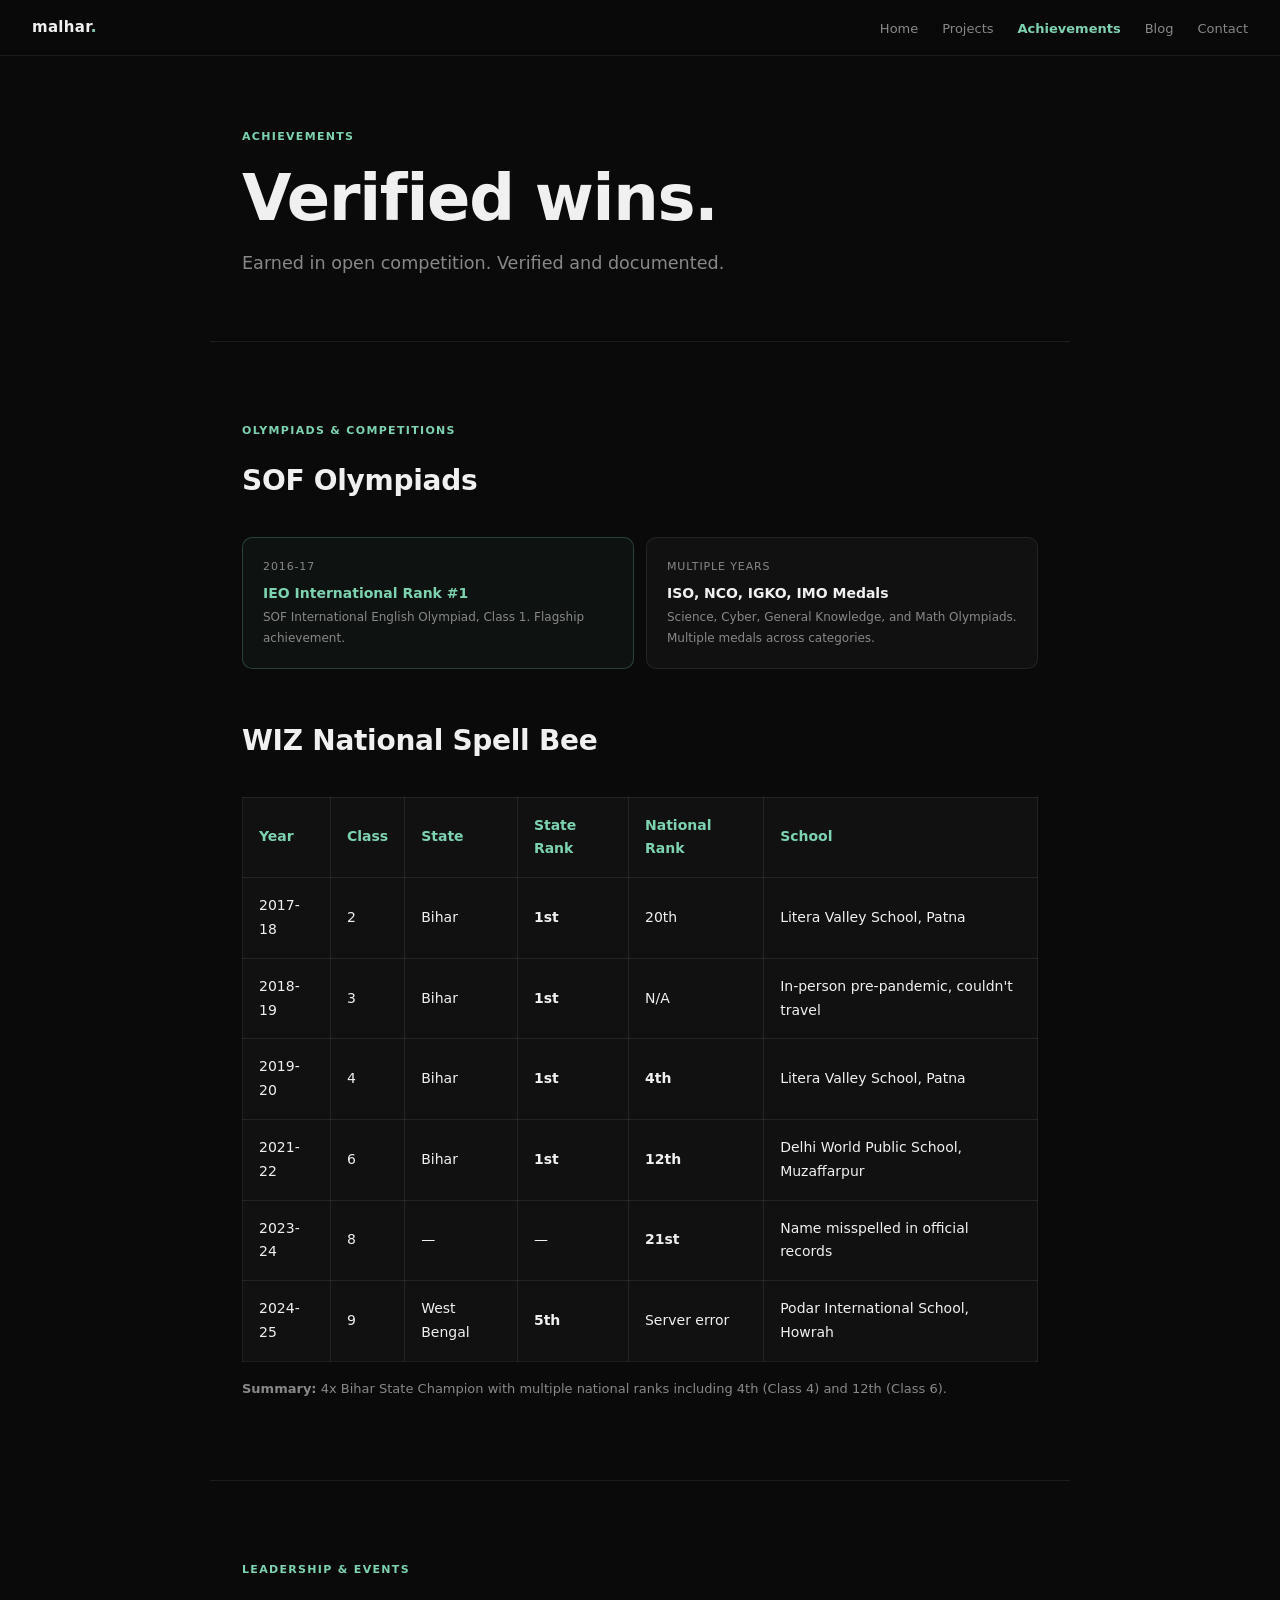
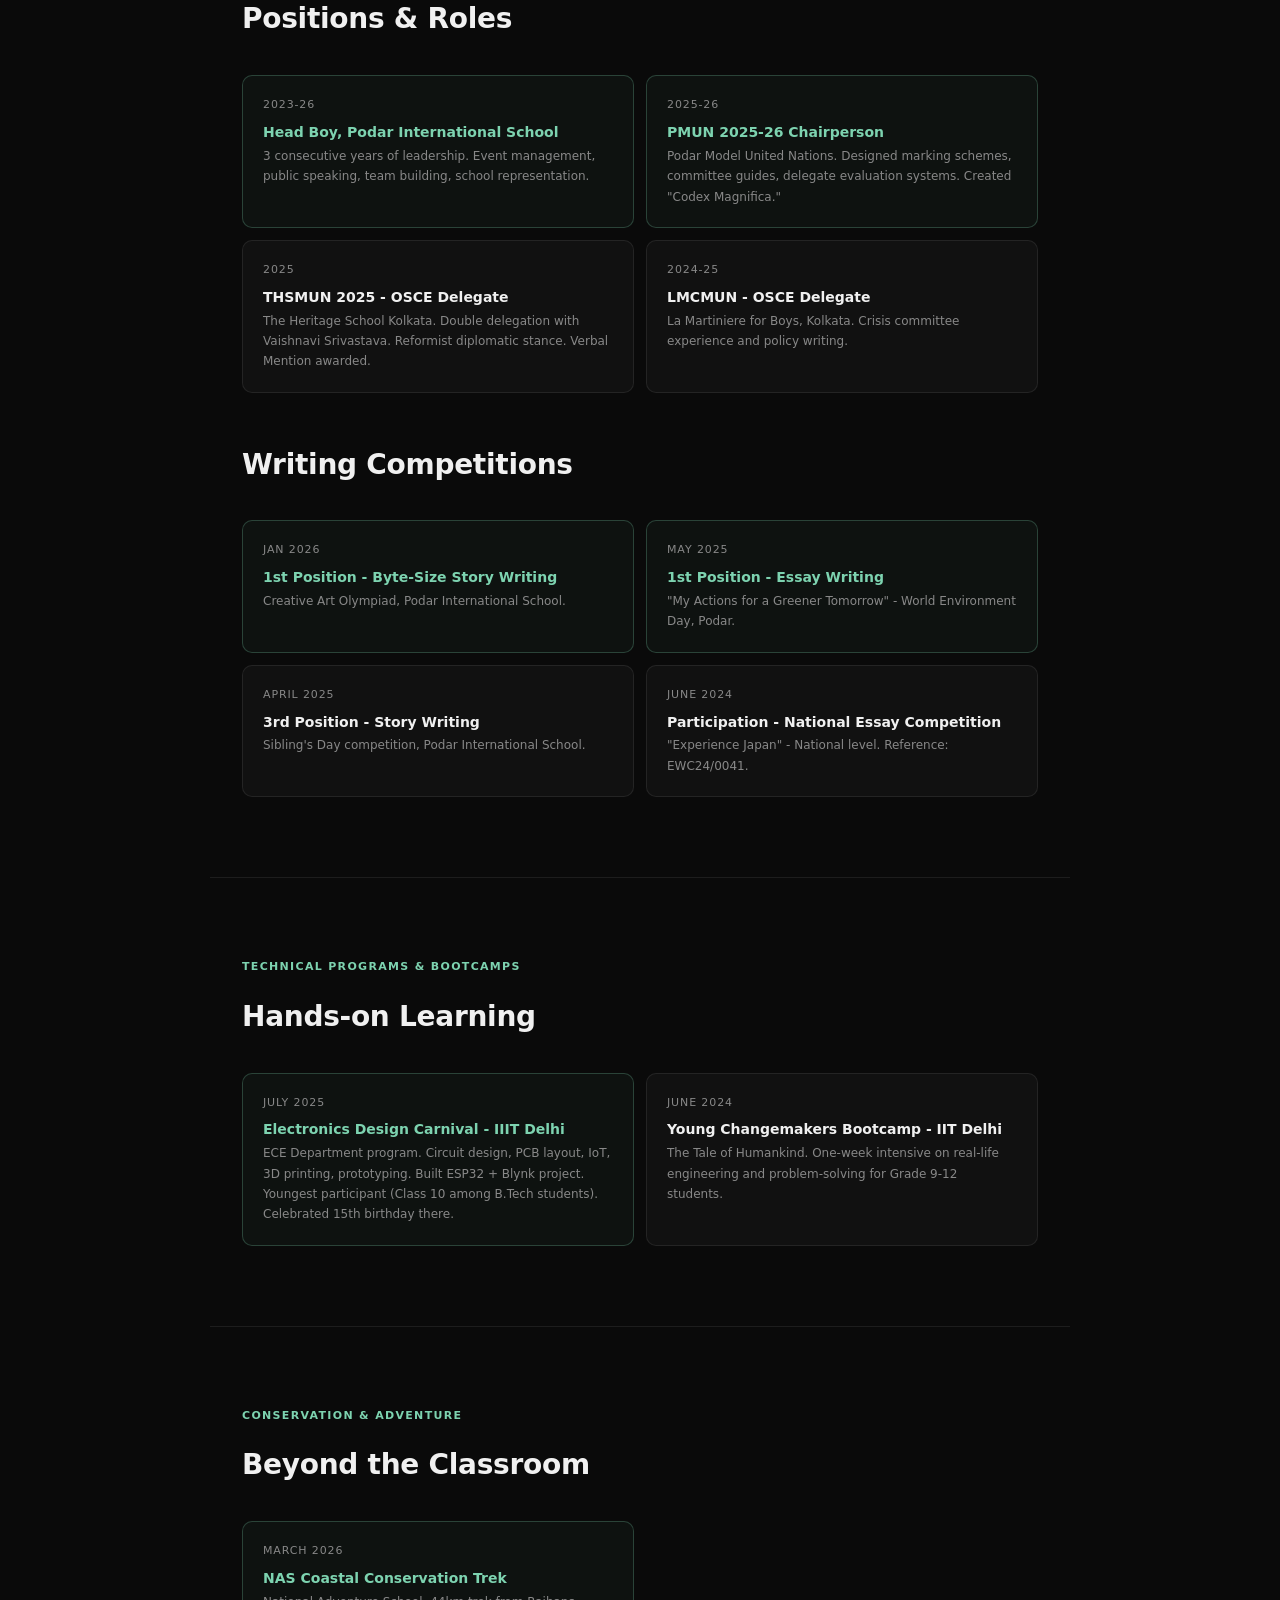
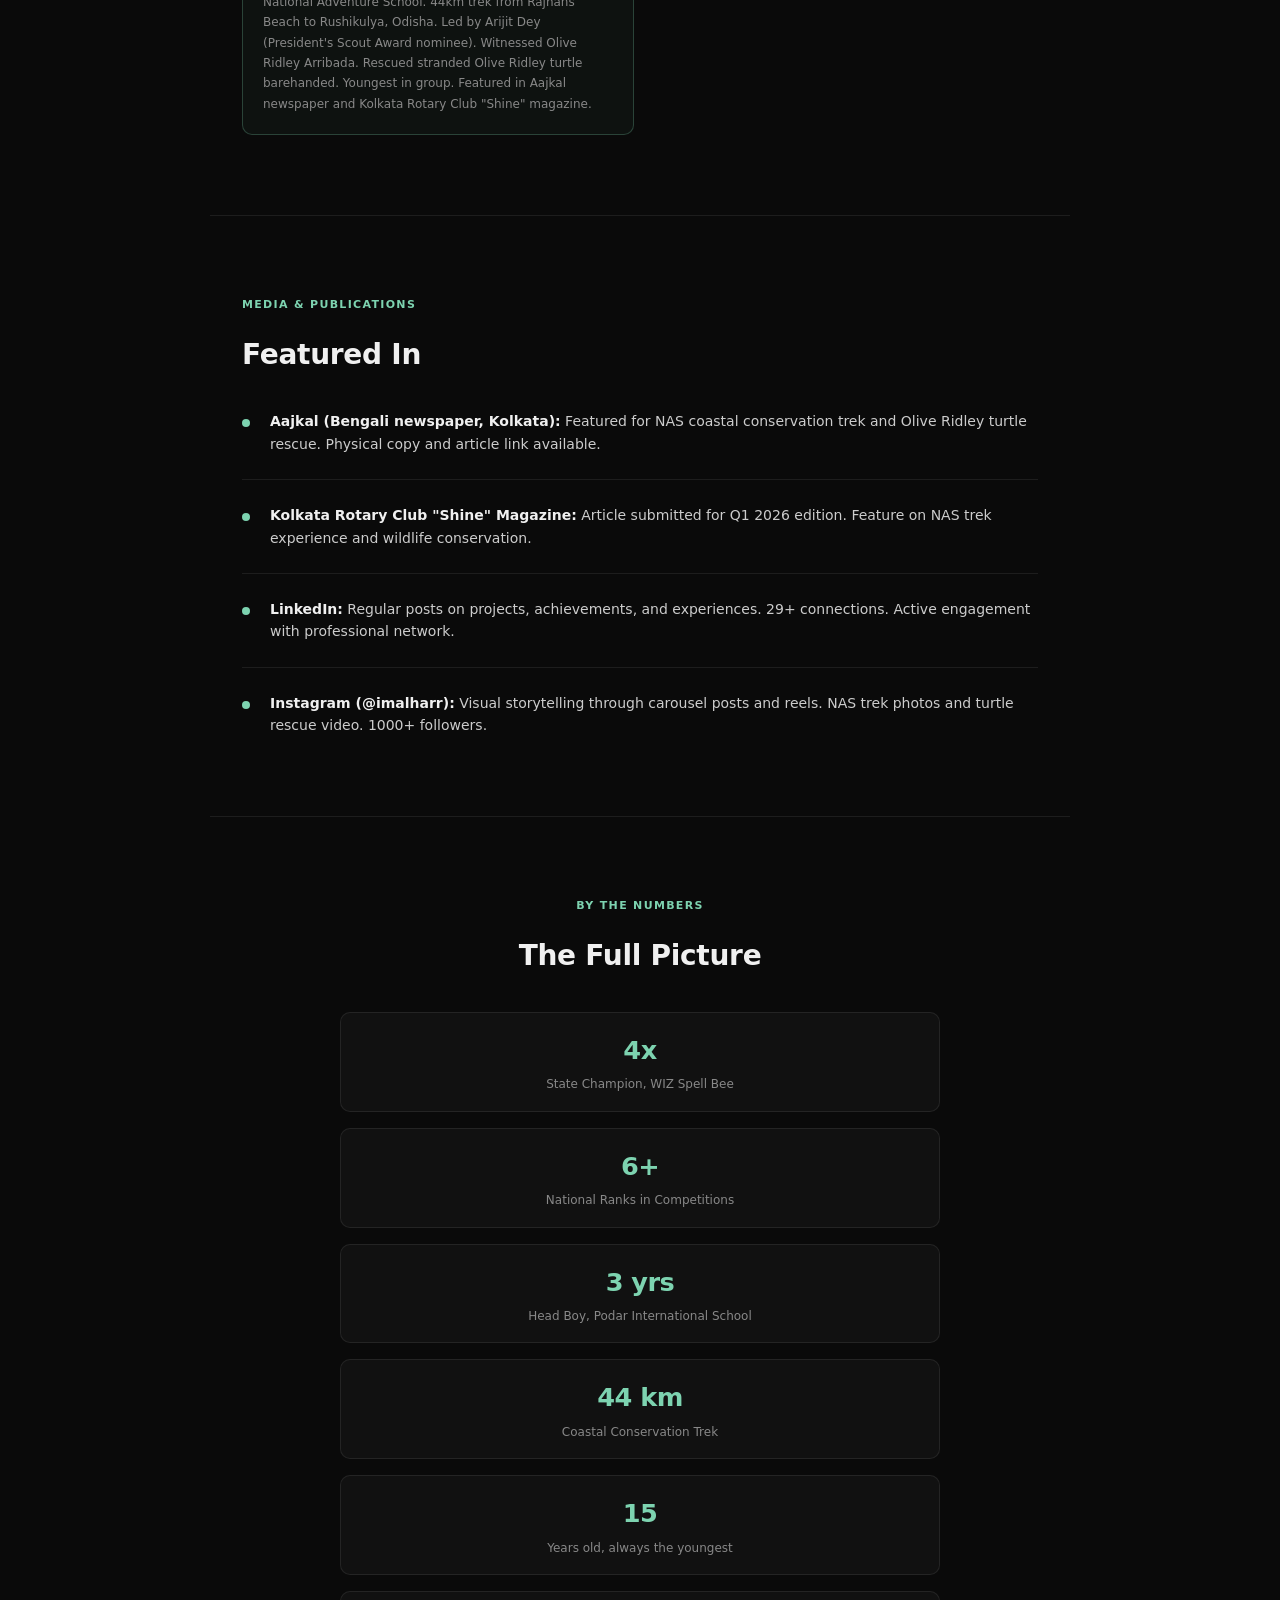
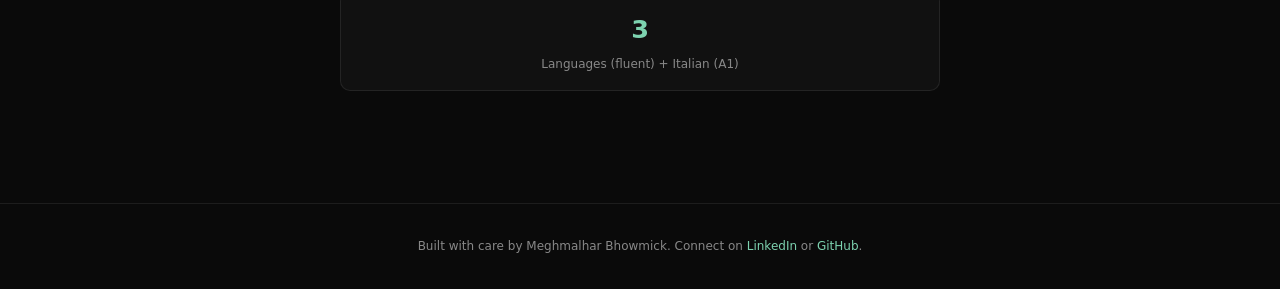
==== achievements.html @ be9a8ec3 "Add portfolio pages, stylesheet, and nav script Introduce full portfolio structure and styling: add " ====
<!DOCTYPE html>
<html lang="en">
<head>
  <meta charset="UTF-8">
  <meta name="viewport" content="width=device-width, initial-scale=1.0">
  <title>Achievements - Meghmalhar Bhowmick</title>
  <meta name="description" content="Achievements and awards of Meghmalhar Bhowmick. Spell Bee Champion, Olympiad winner, MUN Chairperson, and more.">
  <link rel="stylesheet" href="css/style.css">
</head>
<body>

<!-- ACHIEVEMENTS HERO -->
<section id="hero" style="min-height: auto; padding: 8rem 2rem 4rem;">
  <div class="section-label">Achievements</div>
  <h1>Verified wins.</h1>
  <p class="hero-sub" style="margin-bottom: 0;">Earned in open competition. Verified and documented.</p>
</section>

<hr class="divider">

<!-- OLYMPIADS & COMPETITIONS -->
<section id="olympiads">
  <div class="section-label">Olympiads & Competitions</div>
  <h2>SOF Olympiads</h2>
  <div class="ach-grid">
    <div class="ach featured">
      <div class="ach-year">2016-17</div>
      <div class="ach-title">IEO International Rank #1</div>
      <div class="ach-detail">SOF International English Olympiad, Class 1. Flagship achievement.</div>
    </div>
    <div class="ach">
      <div class="ach-year">Multiple Years</div>
      <div class="ach-title">ISO, NCO, IGKO, IMO Medals</div>
      <div class="ach-detail">Science, Cyber, General Knowledge, and Math Olympiads. Multiple medals across categories.</div>
    </div>
  </div>

  <h2 style="margin-top: 3rem;">WIZ National Spell Bee</h2>
  <table class="ach-table">
    <thead>
      <tr>
        <th>Year</th>
        <th>Class</th>
        <th>State</th>
        <th>State Rank</th>
        <th>National Rank</th>
        <th>School</th>
      </tr>
    </thead>
    <tbody>
      <tr>
        <td>2017-18</td>
        <td>2</td>
        <td>Bihar</td>
        <td><strong>1st</strong></td>
        <td>20th</td>
        <td>Litera Valley School, Patna</td>
      </tr>
      <tr>
        <td>2018-19</td>
        <td>3</td>
        <td>Bihar</td>
        <td><strong>1st</strong></td>
        <td>N/A</td>
        <td>In-person pre-pandemic, couldn't travel</td>
      </tr>
      <tr>
        <td>2019-20</td>
        <td>4</td>
        <td>Bihar</td>
        <td><strong>1st</strong></td>
        <td><strong>4th</strong></td>
        <td>Litera Valley School, Patna</td>
      </tr>
      <tr>
        <td>2021-22</td>
        <td>6</td>
        <td>Bihar</td>
        <td><strong>1st</strong></td>
        <td><strong>12th</strong></td>
        <td>Delhi World Public School, Muzaffarpur</td>
      </tr>
      <tr>
        <td>2023-24</td>
        <td>8</td>
        <td>—</td>
        <td>—</td>
        <td><strong>21st</strong></td>
        <td>Name misspelled in official records</td>
      </tr>
      <tr>
        <td>2024-25</td>
        <td>9</td>
        <td>West Bengal</td>
        <td><strong>5th</strong></td>
        <td>Server error</td>
        <td>Podar International School, Howrah</td>
      </tr>
    </tbody>
  </table>
  <p style="font-size: 13px; color: var(--muted); margin-top: 1rem;"><strong>Summary:</strong> 4x Bihar State Champion with multiple national ranks including 4th (Class 4) and 12th (Class 6).</p>
</section>

<hr class="divider">

<!-- LEADERSHIP & EVENTS -->
<section id="leadership">
  <div class="section-label">Leadership & Events</div>
  <h2>Positions & Roles</h2>
  <div class="ach-grid">
    <div class="ach featured">
      <div class="ach-year">2023-26</div>
      <div class="ach-title">Head Boy, Podar International School</div>
      <div class="ach-detail">3 consecutive years of leadership. Event management, public speaking, team building, school representation.</div>
    </div>
    <div class="ach featured">
      <div class="ach-year">2025-26</div>
      <div class="ach-title">PMUN 2025-26 Chairperson</div>
      <div class="ach-detail">Podar Model United Nations. Designed marking schemes, committee guides, delegate evaluation systems. Created "Codex Magnifica."</div>
    </div>
    <div class="ach">
      <div class="ach-year">2025</div>
      <div class="ach-title">THSMUN 2025 - OSCE Delegate</div>
      <div class="ach-detail">The Heritage School Kolkata. Double delegation with Vaishnavi Srivastava. Reformist diplomatic stance. Verbal Mention awarded.</div>
    </div>
    <div class="ach">
      <div class="ach-year">2024-25</div>
      <div class="ach-title">LMCMUN - OSCE Delegate</div>
      <div class="ach-detail">La Martiniere for Boys, Kolkata. Crisis committee experience and policy writing.</div>
    </div>
  </div>

  <h2 style="margin-top: 3rem;">Writing Competitions</h2>
  <div class="ach-grid">
    <div class="ach featured">
      <div class="ach-year">Jan 2026</div>
      <div class="ach-title">1st Position - Byte-Size Story Writing</div>
      <div class="ach-detail">Creative Art Olympiad, Podar International School.</div>
    </div>
    <div class="ach featured">
      <div class="ach-year">May 2025</div>
      <div class="ach-title">1st Position - Essay Writing</div>
      <div class="ach-detail">"My Actions for a Greener Tomorrow" - World Environment Day, Podar.</div>
    </div>
    <div class="ach">
      <div class="ach-year">April 2025</div>
      <div class="ach-title">3rd Position - Story Writing</div>
      <div class="ach-detail">Sibling's Day competition, Podar International School.</div>
    </div>
    <div class="ach">
      <div class="ach-year">June 2024</div>
      <div class="ach-title">Participation - National Essay Competition</div>
      <div class="ach-detail">"Experience Japan" - National level. Reference: EWC24/0041.</div>
    </div>
  </div>
</section>

<hr class="divider">

<!-- TECHNICAL & PROGRAMS -->
<section id="technical">
  <div class="section-label">Technical Programs & Bootcamps</div>
  <h2>Hands-on Learning</h2>
  <div class="ach-grid">
    <div class="ach featured">
      <div class="ach-year">July 2025</div>
      <div class="ach-title">Electronics Design Carnival - IIIT Delhi</div>
      <div class="ach-detail">ECE Department program. Circuit design, PCB layout, IoT, 3D printing, prototyping. Built ESP32 + Blynk project. Youngest participant (Class 10 among B.Tech students). Celebrated 15th birthday there.</div>
    </div>
    <div class="ach">
      <div class="ach-year">June 2024</div>
      <div class="ach-title">Young Changemakers Bootcamp - IIT Delhi</div>
      <div class="ach-detail">The Tale of Humankind. One-week intensive on real-life engineering and problem-solving for Grade 9-12 students.</div>
    </div>
  </div>
</section>

<hr class="divider">

<!-- CONSERVATION & ADVENTURE -->
<section id="conservation">
  <div class="section-label">Conservation & Adventure</div>
  <h2>Beyond the Classroom</h2>
  <div class="ach-grid">
    <div class="ach featured">
      <div class="ach-year">March 2026</div>
      <div class="ach-title">NAS Coastal Conservation Trek</div>
      <div class="ach-detail">National Adventure School. 44km trek from Rajhans Beach to Rushikulya, Odisha. Led by Arijit Dey (President's Scout Award nominee). Witnessed Olive Ridley Arribada. Rescued stranded Olive Ridley turtle barehanded. Youngest in group. Featured in Aajkal newspaper and Kolkata Rotary Club "Shine" magazine.</div>
    </div>
  </div>
</section>

<hr class="divider">

<!-- MEDIA & PUBLICATIONS -->
<section id="media">
  <div class="section-label">Media & Publications</div>
  <h2>Featured In</h2>
  <div class="beyond">
    <div class="beyond-item">
      <div class="beyond-dot"></div>
      <div class="beyond-text"><strong>Aajkal (Bengali newspaper, Kolkata):</strong> Featured for NAS coastal conservation trek and Olive Ridley turtle rescue. Physical copy and article link available.</div>
    </div>
    <div class="beyond-item">
      <div class="beyond-dot"></div>
      <div class="beyond-text"><strong>Kolkata Rotary Club "Shine" Magazine:</strong> Article submitted for Q1 2026 edition. Feature on NAS trek experience and wildlife conservation.</div>
    </div>
    <div class="beyond-item">
      <div class="beyond-dot"></div>
      <div class="beyond-text"><strong>LinkedIn:</strong> Regular posts on projects, achievements, and experiences. 29+ connections. Active engagement with professional network.</div>
    </div>
    <div class="beyond-item">
      <div class="beyond-dot"></div>
      <div class="beyond-text"><strong>Instagram (@imalharr):</strong> Visual storytelling through carousel posts and reels. NAS trek photos and turtle rescue video. 1000+ followers.</div>
    </div>
  </div>
</section>

<hr class="divider">

<!-- STATS SUMMARY -->
<section id="stats-summary" style="text-align: center;">
  <div class="section-label">By The Numbers</div>
  <h2>The Full Picture</h2>
  <div class="stat-grid" style="max-width: 600px; margin: 2rem auto;">
    <div class="stat">
      <div class="stat-num">4x</div>
      <div class="stat-label">State Champion, WIZ Spell Bee</div>
    </div>
    <div class="stat">
      <div class="stat-num">6+</div>
      <div class="stat-label">National Ranks in Competitions</div>
    </div>
    <div class="stat">
      <div class="stat-num">3 yrs</div>
      <div class="stat-label">Head Boy, Podar International School</div>
    </div>
    <div class="stat">
      <div class="stat-num">44 km</div>
      <div class="stat-label">Coastal Conservation Trek</div>
    </div>
    <div class="stat">
      <div class="stat-num">15</div>
      <div class="stat-label">Years old, always the youngest</div>
    </div>
    <div class="stat">
      <div class="stat-num">3</div>
      <div class="stat-label">Languages (fluent) + Italian (A1)</div>
    </div>
  </div>
</section>

<script src="js/nav.js"></script>
</body>
</html>
---- css/style.css ----
:root {
  --bg: #0a0a0a;
  --bg2: #111111;
  --bg3: #1a1a1a;
  --border: rgba(255,255,255,0.08);
  --border2: rgba(255,255,255,0.14);
  --text: #f0f0f0;
  --muted: #888;
  --accent: #7dd3b0;
  --accent2: #a78bfa;
  --red: #f87171;
  --font: 'Inter', system-ui, -apple-system, sans-serif;
}

*, *::before, *::after {
  box-sizing: border-box;
  margin: 0;
  padding: 0;
}

html {
  scroll-behavior: smooth;
}

body {
  background: var(--bg);
  color: var(--text);
  font-family: var(--font);
  font-size: 16px;
  line-height: 1.7;
}

/* NAV */
nav {
  position: fixed;
  top: 0;
  left: 0;
  right: 0;
  z-index: 100;
  background: rgba(10,10,10,0.85);
  backdrop-filter: blur(12px);
  border-bottom: 1px solid var(--border);
  padding: 0 2rem;
  display: flex;
  align-items: center;
  justify-content: space-between;
  height: 56px;
}

.nav-logo {
  font-size: 15px;
  font-weight: 600;
  letter-spacing: 0.02em;
  color: var(--text);
  text-decoration: none;
}

.nav-logo span {
  color: var(--accent);
}

.nav-links {
  display: flex;
  gap: 1.5rem;
  list-style: none;
}

.nav-links a {
  font-size: 13px;
  color: var(--muted);
  text-decoration: none;
  transition: color 0.2s;
}

.nav-links a:hover {
  color: var(--text);
}

.nav-links a.active {
  color: var(--accent);
  font-weight: 600;
}

/* SECTIONS */
section {
  max-width: 860px;
  margin: 0 auto;
  padding: 5rem 2rem;
}

.section-label {
  font-size: 11px;
  text-transform: uppercase;
  letter-spacing: 0.12em;
  color: var(--accent);
  font-weight: 600;
  margin-bottom: 1rem;
}

/* HERO */
#hero {
  min-height: 100vh;
  display: flex;
  flex-direction: column;
  justify-content: center;
  max-width: 860px;
  margin: 0 auto;
  padding: 6rem 2rem 4rem;
}

.hero-tag {
  display: inline-block;
  font-size: 12px;
  background: rgba(125,211,176,0.1);
  color: var(--accent);
  border: 1px solid rgba(125,211,176,0.2);
  border-radius: 20px;
  padding: 4px 14px;
  margin-bottom: 1.5rem;
}

h1 {
  font-size: clamp(2.4rem, 6vw, 4rem);
  font-weight: 700;
  line-height: 1.1;
  letter-spacing: -0.02em;
  margin-bottom: 1rem;
}

h1 .dim {
  color: var(--muted);
}

h2 {
  font-size: 1.75rem;
  font-weight: 700;
  letter-spacing: -0.01em;
}

h3 {
  font-size: 1.25rem;
  font-weight: 600;
  margin-bottom: 0.5rem;
}

.hero-sub {
  font-size: 1.1rem;
  color: var(--muted);
  max-width: 560px;
  margin-bottom: 2rem;
  line-height: 1.6;
}

.hero-sub strong {
  color: var(--text);
  font-weight: 500;
}

.hero-links {
  display: flex;
  gap: 1rem;
  flex-wrap: wrap;
}

.btn {
  display: inline-flex;
  align-items: center;
  gap: 6px;
  padding: 10px 20px;
  border-radius: 8px;
  font-size: 14px;
  font-weight: 500;
  text-decoration: none;
  transition: all 0.2s;
  border: 1px solid var(--border2);
  color: var(--muted);
  background: var(--bg2);
}

.btn:hover {
  color: var(--text);
  border-color: rgba(255,255,255,0.25);
  background: var(--bg3);
}

.btn-primary {
  background: var(--accent);
  color: #0a0a0a;
  border-color: var(--accent);
}

.btn-primary:hover {
  background: #9de8c8;
  border-color: #9de8c8;
  color: #0a0a0a;
}

.scroll-hint {
  margin-top: 4rem;
  font-size: 12px;
  color: var(--muted);
  display: flex;
  align-items: center;
  gap: 8px;
}

.scroll-hint::before {
  content: '';
  display: block;
  width: 24px;
  height: 1px;
  background: var(--muted);
}

/* DIVIDER */
.divider {
  border: none;
  border-top: 1px solid var(--border);
  max-width: 860px;
  margin: 0 auto;
}

/* TILES */
.tiles {
  display: grid;
  grid-template-columns: repeat(auto-fit, minmax(180px, 1fr));
  gap: 1px;
  background: var(--border);
  border: 1px solid var(--border);
  border-radius: 12px;
  overflow: hidden;
  margin-top: 2rem;
}

.tile {
  background: var(--bg2);
  padding: 1.5rem;
  transition: background 0.2s;
}

.tile:hover {
  background: var(--bg3);
}

.tile-icon {
  font-size: 20px;
  margin-bottom: 0.75rem;
}

.tile-title {
  font-size: 15px;
  font-weight: 600;
  margin-bottom: 0.4rem;
}

.tile-desc {
  font-size: 13px;
  color: var(--muted);
  line-height: 1.5;
}

/* ABOUT */
.about-grid {
  display: grid;
  grid-template-columns: 1fr 1fr;
  gap: 3rem;
  margin-top: 2rem;
}

.about-text {
  font-size: 15px;
  color: #ccc;
  line-height: 1.8;
}

.about-text p + p {
  margin-top: 1rem;
}

.stat-grid {
  display: flex;
  flex-direction: column;
  gap: 1rem;
}

.stat {
  background: var(--bg2);
  border: 1px solid var(--border);
  border-radius: 10px;
  padding: 1rem 1.25rem;
}

.stat-num {
  font-size: 1.6rem;
  font-weight: 700;
  color: var(--accent);
  letter-spacing: -0.02em;
}

.stat-label {
  font-size: 12px;
  color: var(--muted);
  margin-top: 2px;
}

/* PROJECTS */
.projects {
  display: flex;
  flex-direction: column;
  gap: 1px;
  background: var(--border);
  border: 1px solid var(--border);
  border-radius: 12px;
  overflow: hidden;
  margin-top: 2rem;
}

.project {
  background: var(--bg2);
  padding: 1.5rem 1.75rem;
  display: grid;
  grid-template-columns: 1fr auto;
  gap: 1rem;
  align-items: start;
  transition: background 0.2s;
}

.project:hover {
  background: var(--bg3);
}

.project-name {
  font-size: 15px;
  font-weight: 600;
  margin-bottom: 0.4rem;
}

.project-desc {
  font-size: 13px;
  color: var(--muted);
  line-height: 1.5;
  max-width: 520px;
}

.tags {
  display: flex;
  flex-wrap: wrap;
  gap: 6px;
  margin-top: 0.75rem;
}

.tag {
  font-size: 11px;
  padding: 3px 10px;
  border-radius: 20px;
  border: 1px solid var(--border2);
  color: var(--muted);
}

.tag.accent {
  border-color: rgba(125,211,176,0.3);
  color: var(--accent);
  background: rgba(125,211,176,0.06);
}

.project-arrow {
  color: var(--muted);
  font-size: 18px;
  margin-top: 2px;
}

/* ACHIEVEMENTS */
.ach-grid {
  display: grid;
  grid-template-columns: 1fr 1fr;
  gap: 12px;
  margin-top: 2rem;
}

.ach {
  background: var(--bg2);
  border: 1px solid var(--border);
  border-radius: 10px;
  padding: 1.25rem;
}

.ach-year {
  font-size: 11px;
  color: var(--muted);
  text-transform: uppercase;
  letter-spacing: 0.08em;
  margin-bottom: 0.5rem;
}

.ach-title {
  font-size: 14px;
  font-weight: 600;
  margin-bottom: 0.3rem;
  line-height: 1.3;
}

.ach-detail {
  font-size: 12px;
  color: var(--muted);
}

.ach.featured {
  border-color: rgba(125,211,176,0.25);
  background: rgba(125,211,176,0.04);
}

.ach.featured .ach-title {
  color: var(--accent);
}

/* BEYOND */
.beyond {
  display: flex;
  flex-direction: column;
  gap: 1.5rem;
  margin-top: 2rem;
}

.beyond-item {
  display: flex;
  gap: 1.25rem;
  padding-bottom: 1.5rem;
  border-bottom: 1px solid var(--border);
}

.beyond-item:last-child {
  border-bottom: none;
  padding-bottom: 0;
}

.beyond-dot {
  width: 8px;
  height: 8px;
  border-radius: 50%;
  background: var(--accent);
  margin-top: 9px;
  flex-shrink: 0;
}

.beyond-text {
  font-size: 14px;
  color: #ccc;
  line-height: 1.6;
}

.beyond-text strong {
  color: var(--text);
  font-weight: 600;
}

/* CONTACT */
#contact {
  text-align: center;
}

#contact h2 {
  font-size: 2rem;
  font-weight: 700;
  margin-bottom: 0.75rem;
}

#contact p {
  color: var(--muted);
  margin-bottom: 2rem;
  max-width: 400px;
  margin-left: auto;
  margin-right: auto;
}

.contact-links {
  display: flex;
  gap: 1rem;
  justify-content: center;
  flex-wrap: wrap;
}

/* FOOTER */
footer {
  text-align: center;
  padding: 2rem;
  font-size: 12px;
  color: var(--muted);
  border-top: 1px solid var(--border);
}

/* PROJECTS GRID */
.projects-grid {
  display: grid;
  grid-template-columns: repeat(auto-fill, minmax(280px, 1fr));
  gap: 1px;
  background: var(--border);
  border: 1px solid var(--border);
  border-radius: 12px;
  overflow: hidden;
  margin-top: 2rem;
}

.project-card {
  background: var(--bg2);
  padding: 1.5rem;
  transition: background 0.2s;
  display: flex;
  flex-direction: column;
}

.project-card:hover {
  background: var(--bg3);
}

.project-card h3 {
  margin-bottom: 0.5rem;
  font-size: 16px;
}

.project-card p {
  font-size: 13px;
  color: var(--muted);
  margin-bottom: 1rem;
  flex-grow: 1;
}

.project-card-footer {
  display: flex;
  gap: 0.5rem;
  flex-wrap: wrap;
}

.project-card-footer a {
  font-size: 12px;
  padding: 4px 10px;
  border-radius: 6px;
  background: var(--bg3);
  color: var(--accent);
  text-decoration: none;
  transition: background 0.2s;
  border: 1px solid rgba(125,211,176,0.2);
}

.project-card-footer a:hover {
  background: rgba(125,211,176,0.1);
}

/* ACHIEVEMENTS TABLE */
.ach-table {
  width: 100%;
  border-collapse: collapse;
  margin-top: 2rem;
  font-size: 14px;
}

.ach-table th {
  background: var(--bg2);
  border: 1px solid var(--border);
  padding: 1rem;
  text-align: left;
  font-weight: 600;
  color: var(--accent);
}

.ach-table td {
  background: var(--bg2);
  border: 1px solid var(--border);
  padding: 1rem;
  color: var(--text);
}

.ach-table tr:hover td {
  background: var(--bg3);
}

/* RESPONSIVE */
@media (max-width: 600px) {
  .about-grid {
    grid-template-columns: 1fr;
  }

  .ach-grid {
    grid-template-columns: 1fr;
  }

  .nav-links {
    display: none;
  }

  h1 {
    font-size: 2.2rem;
  }

  .projects-grid {
    grid-template-columns: 1fr;
  }

  .project {
    grid-template-columns: 1fr;
  }

  .project-arrow {
    display: none;
  }

  section {
    padding: 3rem 1.5rem;
  }
}
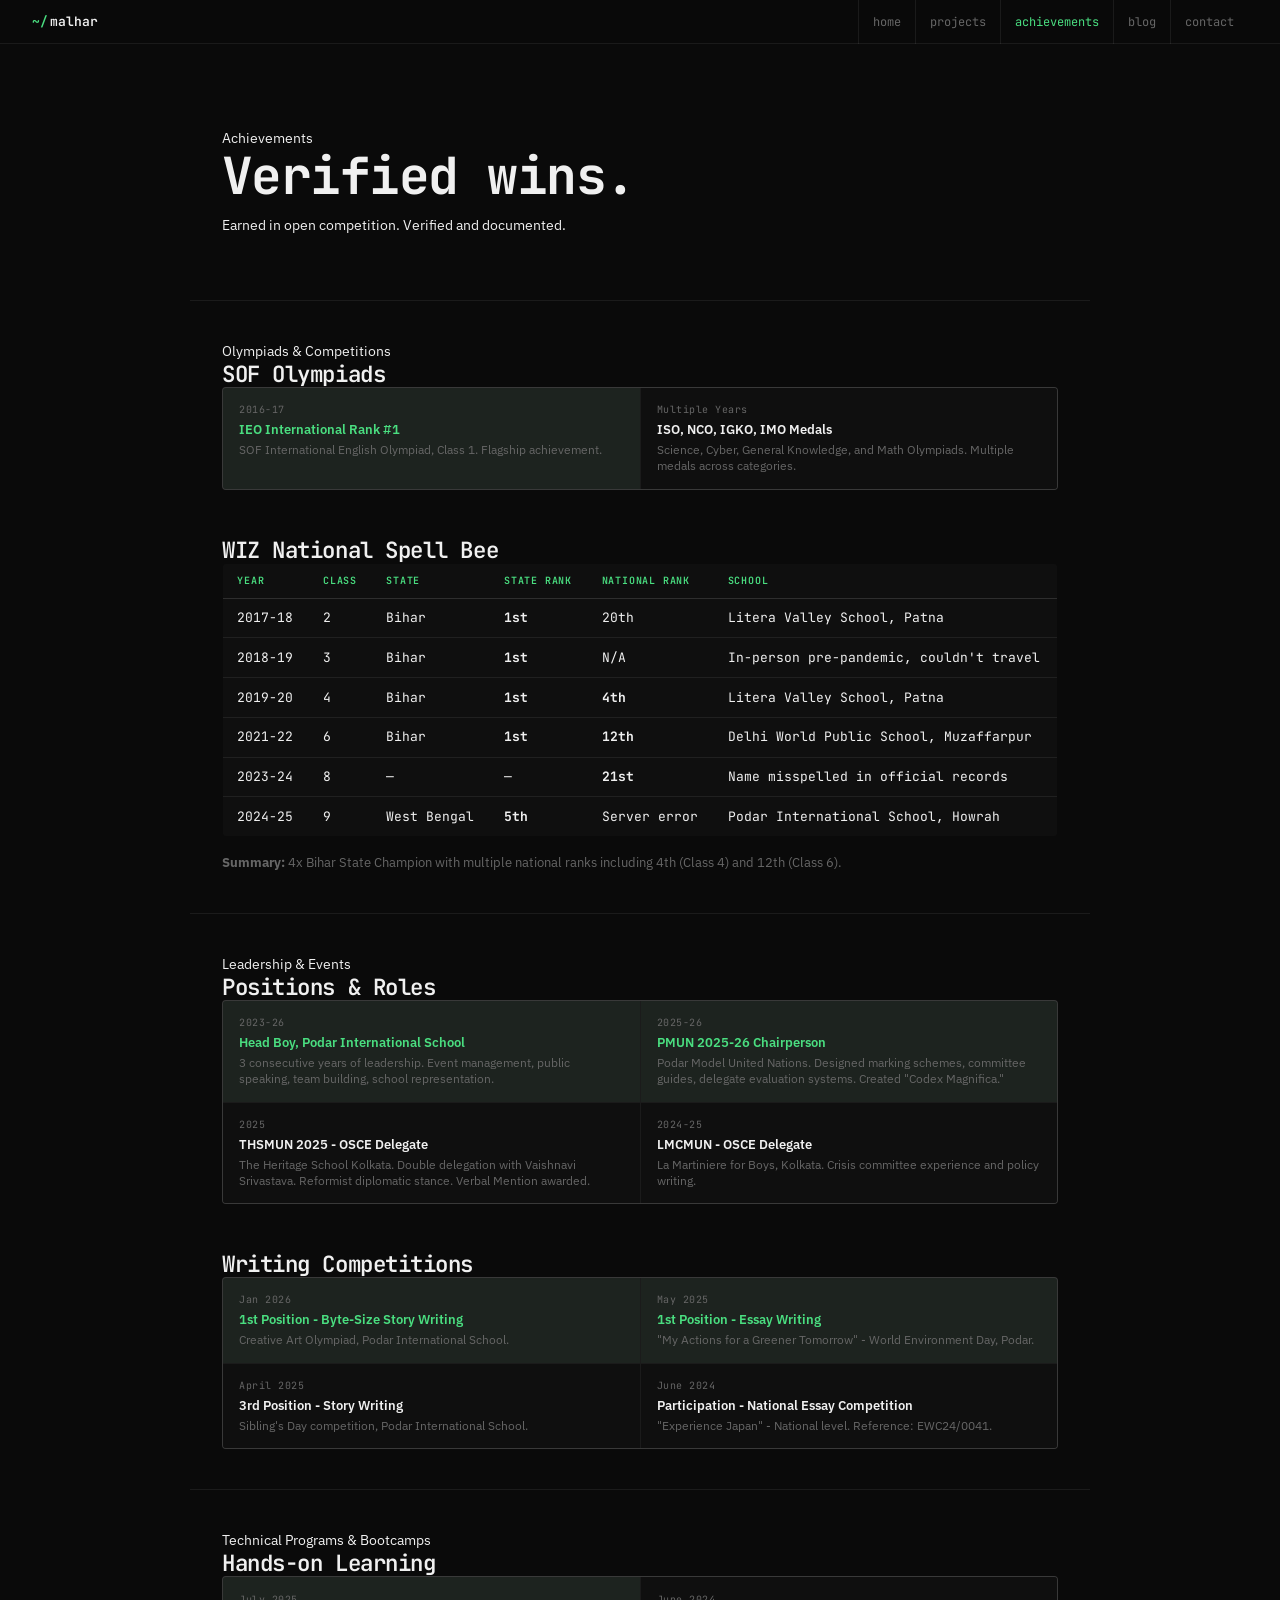
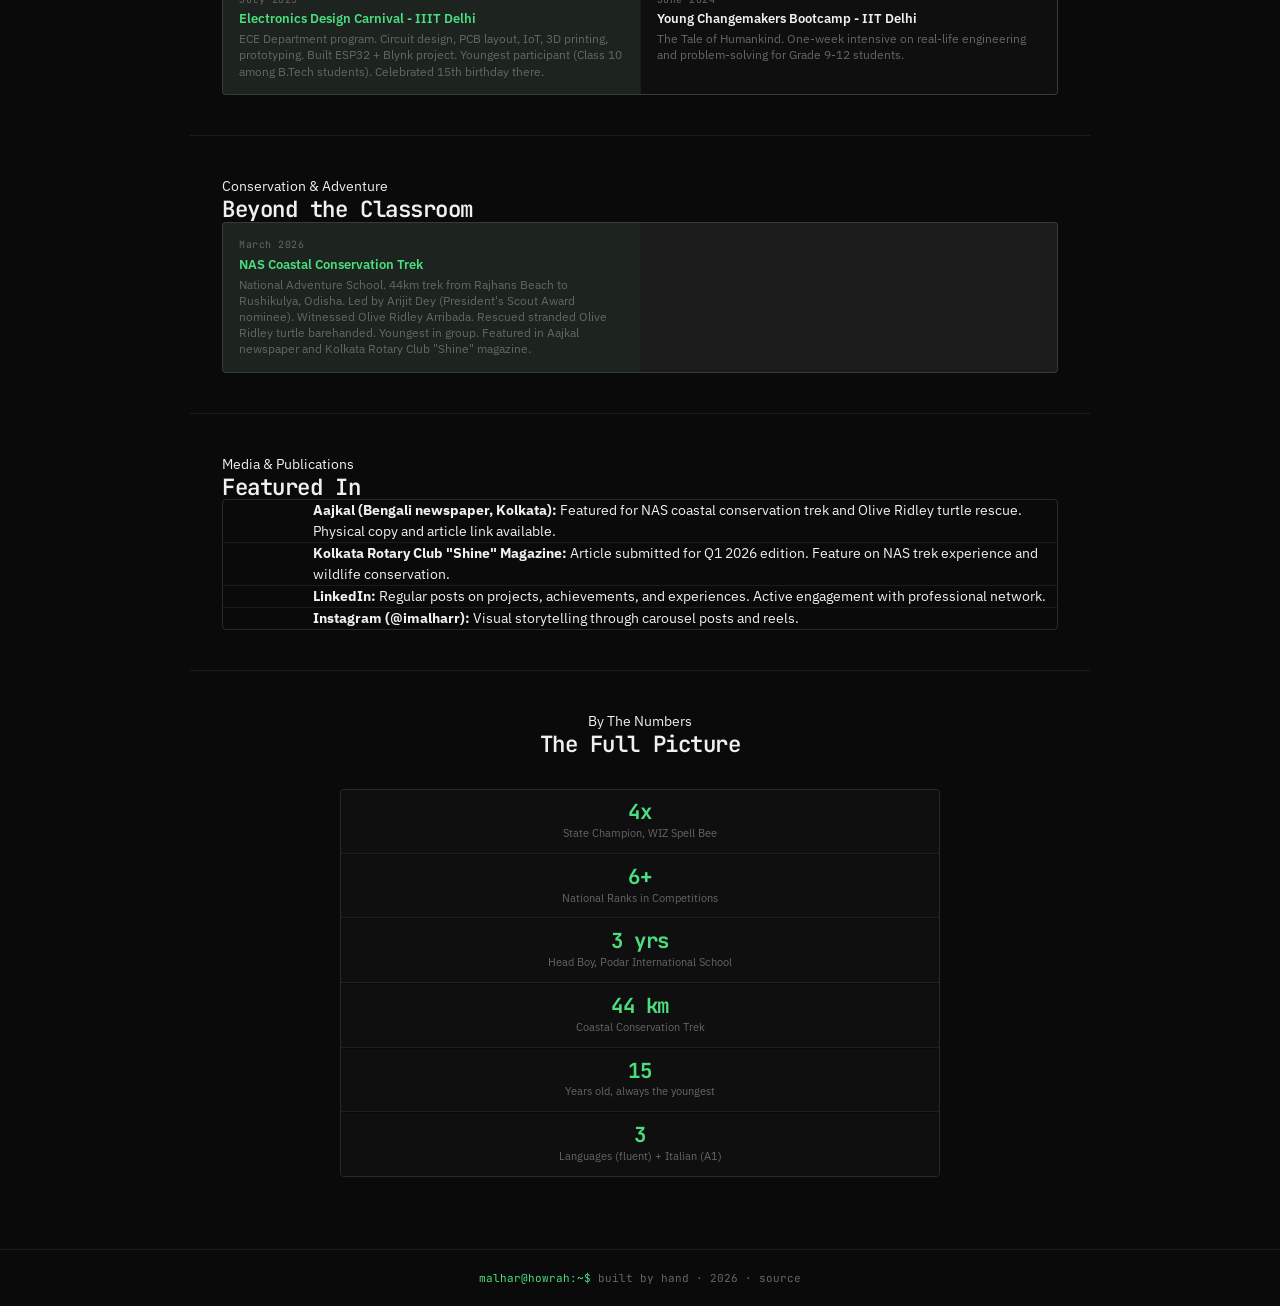
==== commit d11e85bd: "Updated achievements" ====
--- a/achievements.html
+++ b/achievements.html
@@ -207,11 +207,11 @@
     </div>
     <div class="beyond-item">
       <div class="beyond-dot"></div>
-      <div class="beyond-text"><strong>LinkedIn:</strong> Regular posts on projects, achievements, and experiences. 29+ connections. Active engagement with professional network.</div>
-    </div>
-    <div class="beyond-item">
-      <div class="beyond-dot"></div>
-      <div class="beyond-text"><strong>Instagram (@imalharr):</strong> Visual storytelling through carousel posts and reels. NAS trek photos and turtle rescue video. 1000+ followers.</div>
+      <div class="beyond-text"><strong>LinkedIn:</strong> Regular posts on projects, achievements, and experiences. Active engagement with professional network.</div>
+    </div>
+    <div class="beyond-item">
+      <div class="beyond-dot"></div>
+      <div class="beyond-text"><strong>Instagram (@imalharr):</strong> Visual storytelling through carousel posts and reels.</div>
     </div>
   </div>
 </section>
--- a/css/style.css
+++ b/css/style.css
@@ -1,15 +1,35 @@
+/* ============================================================
+   MALHAR BHOWMICK — TERMINAL AESTHETIC
+   Decisions locked:
+   - Font: JetBrains Mono (code) + IBM Plex Sans (body)
+   - Accent: #4ade80 (terminal green)
+   - Accent2: #f87171 (red — for highlights, not errors)
+   - Background: #0a0a0a / #0f0f0f / #141414
+   - Max-width: 900px
+   - Base font-size: 14px
+   - Line-height: 1.5 (was 1.7 — kills scroll)
+   - Section padding: 2.5rem 2rem (was 5rem — kills scroll)
+   ============================================================ */
+
+@import url('https://fonts.googleapis.com/css2?family=JetBrains+Mono:wght@400;500;600;700&family=IBM+Plex+Sans:wght@400;500;600&display=swap');
+
 :root {
-  --bg: #0a0a0a;
-  --bg2: #111111;
-  --bg3: #1a1a1a;
-  --border: rgba(255,255,255,0.08);
-  --border2: rgba(255,255,255,0.14);
-  --text: #f0f0f0;
-  --muted: #888;
-  --accent: #7dd3b0;
-  --accent2: #a78bfa;
-  --red: #f87171;
-  --font: 'Inter', system-ui, -apple-system, sans-serif;
+  --bg:       #0a0a0a;
+  --bg2:      #0f0f0f;
+  --bg3:      #141414;
+  --bg4:      #1a1a1a;
+  --border:   rgba(255,255,255,0.07);
+  --border2:  rgba(255,255,255,0.13);
+  --border3:  rgba(255,255,255,0.20);
+  --text:     #f0f0f0;
+  --muted:    #666;
+  --muted2:   #888;
+  --accent:   #4ade80;
+  --accent-d: #22c55e;
+  --red:      #f87171;
+  --amber:    #fbbf24;
+  --mono:     'JetBrains Mono', 'Courier New', monospace;
+  --sans:     'IBM Plex Sans', system-ui, sans-serif;
 }
 
 *, *::before, *::after {
@@ -25,585 +45,674 @@
 body {
   background: var(--bg);
   color: var(--text);
-  font-family: var(--font);
-  font-size: 16px;
-  line-height: 1.7;
-}
-
-/* NAV */
+  font-family: var(--sans);
+  font-size: 14px;
+  line-height: 1.5;
+  -webkit-font-smoothing: antialiased;
+}
+
+/* ── SCROLLBAR ── */
+::-webkit-scrollbar { width: 6px; }
+::-webkit-scrollbar-track { background: var(--bg); }
+::-webkit-scrollbar-thumb { background: rgba(255,255,255,0.25); border-radius: 3px; }
+::-webkit-scrollbar-thumb:hover { background: rgba(255,255,255,0.4); }
+
+/* ── SELECTION ── */
+::selection { background: rgba(74,222,128,0.2); color: var(--accent); }
+
+/* ── TYPOGRAPHY ── */
+h1, h2, h3, h4 {
+  font-family: var(--mono);
+  font-weight: 700;
+  letter-spacing: -0.02em;
+  line-height: 1.1;
+}
+
+h1 { font-size: 2.8rem; }
+h2 { font-size: 1.4rem; font-weight: 600; }
+h3 { font-size: 1rem; font-weight: 600; }
+
+p { line-height: 1.55; }
+
+a { color: inherit; text-decoration: none; }
+
+/* ── NAV ── */
 nav {
   position: fixed;
-  top: 0;
-  left: 0;
-  right: 0;
+  top: 0; left: 0; right: 0;
   z-index: 100;
-  background: rgba(10,10,10,0.85);
-  backdrop-filter: blur(12px);
+  background: rgba(10,10,10,0.92);
+  backdrop-filter: blur(8px);
   border-bottom: 1px solid var(--border);
   padding: 0 2rem;
+  height: 44px;
   display: flex;
   align-items: center;
   justify-content: space-between;
-  height: 56px;
 }
 
 .nav-logo {
-  font-size: 15px;
+  font-family: var(--mono);
+  font-size: 13px;
   font-weight: 600;
-  letter-spacing: 0.02em;
   color: var(--text);
   text-decoration: none;
-}
-
-.nav-logo span {
-  color: var(--accent);
-}
+  letter-spacing: 0;
+}
+
+.nav-logo .prompt { color: var(--accent); margin-right: 2px; }
 
 .nav-links {
   display: flex;
-  gap: 1.5rem;
+  gap: 0;
   list-style: none;
 }
 
 .nav-links a {
-  font-size: 13px;
+  font-family: var(--mono);
+  font-size: 12px;
   color: var(--muted);
   text-decoration: none;
-  transition: color 0.2s;
-}
-
-.nav-links a:hover {
+  padding: 0 14px;
+  height: 44px;
+  display: flex;
+  align-items: center;
+  border-left: 1px solid var(--border);
+  transition: color 0.15s, background 0.15s;
+}
+
+.nav-links a:hover { color: var(--text); background: var(--bg2); }
+.nav-links a.active { color: var(--accent); }
+
+/* ── LAYOUT ── */
+section {
+  max-width: 900px;
+  margin: 0 auto;
+  padding: 2.5rem 2rem;
+}
+
+/* top padding only for first section after nav */
+#hero { padding-top: 3.5rem; }
+
+/* ── SECTION HEADER ── */
+.sec-head {
+  display: flex;
+  align-items: center;
+  gap: 10px;
+  margin-bottom: 1.25rem;
+}
+
+.sec-head .prompt {
+  font-family: var(--mono);
+  font-size: 11px;
+  color: var(--accent);
+}
+
+.sec-head h2 {
+  font-size: 1rem;
+  color: var(--muted2);
+  font-weight: 500;
+  font-family: var(--mono);
+  letter-spacing: 0;
+}
+
+.sec-head h2 .kw {
   color: var(--text);
-}
-
-.nav-links a.active {
-  color: var(--accent);
   font-weight: 600;
 }
 
-/* SECTIONS */
-section {
-  max-width: 860px;
-  margin: 0 auto;
-  padding: 5rem 2rem;
-}
-
-.section-label {
-  font-size: 11px;
-  text-transform: uppercase;
-  letter-spacing: 0.12em;
-  color: var(--accent);
-  font-weight: 600;
-  margin-bottom: 1rem;
-}
-
-/* HERO */
-#hero {
-  min-height: 100vh;
-  display: flex;
-  flex-direction: column;
-  justify-content: center;
-  max-width: 860px;
-  margin: 0 auto;
-  padding: 6rem 2rem 4rem;
-}
-
-.hero-tag {
-  display: inline-block;
-  font-size: 12px;
-  background: rgba(125,211,176,0.1);
-  color: var(--accent);
-  border: 1px solid rgba(125,211,176,0.2);
-  border-radius: 20px;
-  padding: 4px 14px;
-  margin-bottom: 1.5rem;
-}
-
-h1 {
-  font-size: clamp(2.4rem, 6vw, 4rem);
-  font-weight: 700;
-  line-height: 1.1;
-  letter-spacing: -0.02em;
-  margin-bottom: 1rem;
-}
-
-h1 .dim {
-  color: var(--muted);
-}
-
-h2 {
-  font-size: 1.75rem;
-  font-weight: 700;
-  letter-spacing: -0.01em;
-}
-
-h3 {
-  font-size: 1.25rem;
-  font-weight: 600;
-  margin-bottom: 0.5rem;
-}
-
-.hero-sub {
-  font-size: 1.1rem;
-  color: var(--muted);
-  max-width: 560px;
-  margin-bottom: 2rem;
-  line-height: 1.6;
-}
-
-.hero-sub strong {
-  color: var(--text);
-  font-weight: 500;
-}
-
-.hero-links {
-  display: flex;
-  gap: 1rem;
-  flex-wrap: wrap;
-}
-
-.btn {
-  display: inline-flex;
-  align-items: center;
-  gap: 6px;
-  padding: 10px 20px;
-  border-radius: 8px;
-  font-size: 14px;
-  font-weight: 500;
-  text-decoration: none;
-  transition: all 0.2s;
-  border: 1px solid var(--border2);
-  color: var(--muted);
-  background: var(--bg2);
-}
-
-.btn:hover {
-  color: var(--text);
-  border-color: rgba(255,255,255,0.25);
-  background: var(--bg3);
-}
-
-.btn-primary {
-  background: var(--accent);
-  color: #0a0a0a;
-  border-color: var(--accent);
-}
-
-.btn-primary:hover {
-  background: #9de8c8;
-  border-color: #9de8c8;
-  color: #0a0a0a;
-}
-
-.scroll-hint {
-  margin-top: 4rem;
-  font-size: 12px;
-  color: var(--muted);
-  display: flex;
-  align-items: center;
-  gap: 8px;
-}
-
-.scroll-hint::before {
-  content: '';
-  display: block;
-  width: 24px;
-  height: 1px;
-  background: var(--muted);
-}
-
-/* DIVIDER */
+/* horizontal rule between sections */
 .divider {
   border: none;
   border-top: 1px solid var(--border);
-  max-width: 860px;
+  max-width: 900px;
   margin: 0 auto;
 }
 
-/* TILES */
+/* ── HERO ── */
+#hero {
+  min-height: auto;
+}
+
+.hero-eyebrow {
+  font-family: var(--mono);
+  font-size: 11px;
+  color: var(--muted);
+  margin-bottom: 0.75rem;
+  display: flex;
+  align-items: center;
+  gap: 8px;
+}
+
+.hero-eyebrow::before {
+  content: '';
+  display: inline-block;
+  width: 20px;
+  height: 1px;
+  background: var(--muted);
+}
+
+h1 {
+  font-family: var(--mono);
+  font-size: clamp(2rem, 5.5vw, 3.2rem);
+  font-weight: 700;
+  line-height: 1.05;
+  letter-spacing: -0.03em;
+  margin-bottom: 0.75rem;
+}
+
+h1 .dim { color: var(--muted); }
+h1 .acc { color: var(--accent); }
+
+.hero-desc {
+  font-size: 13.5px;
+  color: var(--muted2);
+  max-width: 520px;
+  line-height: 1.6;
+  margin-bottom: 1.25rem;
+}
+
+.hero-desc strong { color: var(--text); font-weight: 500; }
+
+/* inline terminal line */
+.hero-cmd {
+  font-family: var(--mono);
+  font-size: 12px;
+  color: var(--muted);
+  margin-bottom: 1.5rem;
+  display: flex;
+  align-items: center;
+  gap: 6px;
+}
+
+.hero-cmd .ps { color: var(--accent); }
+
+.cursor {
+  display: inline-block;
+  width: 7px;
+  height: 14px;
+  background: var(--accent);
+  vertical-align: middle;
+  animation: blink 1.1s step-end infinite;
+}
+
+@keyframes blink { 0%,100%{opacity:1} 50%{opacity:0} }
+
+.hero-links {
+  display: flex;
+  gap: 0;
+  flex-wrap: wrap;
+  border: 1px solid var(--border2);
+  border-radius: 4px;
+  overflow: hidden;
+  width: fit-content;
+}
+
+.hero-links a {
+  font-family: var(--mono);
+  font-size: 12px;
+  padding: 7px 14px;
+  color: var(--muted2);
+  text-decoration: none;
+  border-right: 1px solid var(--border2);
+  transition: color 0.15s, background 0.15s;
+  display: flex;
+  align-items: center;
+  gap: 5px;
+}
+
+.hero-links a:last-child { border-right: none; }
+.hero-links a:hover { color: var(--text); background: var(--bg2); }
+.hero-links a.primary { color: var(--accent); }
+.hero-links a.primary:hover { background: rgba(74,222,128,0.08); }
+
+/* ── WHAT I DO — TILES ── */
 .tiles {
   display: grid;
-  grid-template-columns: repeat(auto-fit, minmax(180px, 1fr));
-  gap: 1px;
-  background: var(--border);
-  border: 1px solid var(--border);
-  border-radius: 12px;
-  overflow: hidden;
-  margin-top: 2rem;
+  grid-template-columns: repeat(4, 1fr);
+  border: 1px solid var(--border2);
+  border-radius: 4px;
+  overflow: hidden;
 }
 
 .tile {
-  background: var(--bg2);
-  padding: 1.5rem;
-  transition: background 0.2s;
-}
-
-.tile:hover {
-  background: var(--bg3);
-}
-
-.tile-icon {
-  font-size: 20px;
-  margin-bottom: 0.75rem;
+  padding: 1rem;
+  border-right: 1px solid var(--border);
+  transition: background 0.15s;
+}
+
+.tile:last-child { border-right: none; }
+.tile:hover { background: var(--bg2); }
+
+.tile-label {
+  font-family: var(--mono);
+  font-size: 10px;
+  color: var(--accent);
+  text-transform: uppercase;
+  letter-spacing: 0.08em;
+  margin-bottom: 0.4rem;
 }
 
 .tile-title {
-  font-size: 15px;
+  font-size: 13px;
   font-weight: 600;
-  margin-bottom: 0.4rem;
+  margin-bottom: 0.3rem;
+  color: var(--text);
 }
 
 .tile-desc {
-  font-size: 13px;
-  color: var(--muted);
-  line-height: 1.5;
-}
-
-/* ABOUT */
+  font-size: 12px;
+  color: var(--muted);
+  line-height: 1.45;
+}
+
+/* ── ABOUT ── */
 .about-grid {
   display: grid;
-  grid-template-columns: 1fr 1fr;
-  gap: 3rem;
-  margin-top: 2rem;
+  grid-template-columns: 1fr 220px;
+  gap: 2rem;
 }
 
 .about-text {
-  font-size: 15px;
-  color: #ccc;
-  line-height: 1.8;
-}
-
-.about-text p + p {
-  margin-top: 1rem;
-}
+  font-size: 13.5px;
+  color: #bbb;
+  line-height: 1.65;
+}
+
+.about-text p + p { margin-top: 0.75rem; }
 
 .stat-grid {
   display: flex;
   flex-direction: column;
-  gap: 1rem;
+  gap: 1px;
+  border: 1px solid var(--border2);
+  border-radius: 4px;
+  overflow: hidden;
 }
 
 .stat {
   background: var(--bg2);
-  border: 1px solid var(--border);
-  border-radius: 10px;
-  padding: 1rem 1.25rem;
-}
+  padding: 0.75rem 1rem;
+  border-bottom: 1px solid var(--border);
+  transition: background 0.15s;
+}
+
+.stat:last-child { border-bottom: none; }
+.stat:hover { background: var(--bg3); }
 
 .stat-num {
-  font-size: 1.6rem;
+  font-family: var(--mono);
+  font-size: 1.3rem;
   font-weight: 700;
   color: var(--accent);
   letter-spacing: -0.02em;
+  line-height: 1;
 }
 
 .stat-label {
-  font-size: 12px;
-  color: var(--muted);
-  margin-top: 2px;
-}
-
-/* PROJECTS */
+  font-size: 11px;
+  color: var(--muted);
+  margin-top: 3px;
+  line-height: 1.35;
+}
+
+/* ── PROJECTS ── */
 .projects {
   display: flex;
   flex-direction: column;
-  gap: 1px;
-  background: var(--border);
-  border: 1px solid var(--border);
-  border-radius: 12px;
-  overflow: hidden;
-  margin-top: 2rem;
+  border: 1px solid var(--border2);
+  border-radius: 4px;
+  overflow: hidden;
 }
 
 .project {
   background: var(--bg2);
-  padding: 1.5rem 1.75rem;
+  padding: 1rem 1.25rem;
   display: grid;
   grid-template-columns: 1fr auto;
   gap: 1rem;
   align-items: start;
-  transition: background 0.2s;
-}
-
-.project:hover {
-  background: var(--bg3);
-}
+  border-bottom: 1px solid var(--border);
+  transition: background 0.15s;
+}
+
+.project:last-child { border-bottom: none; }
+.project:hover { background: var(--bg3); }
 
 .project-name {
-  font-size: 15px;
+  font-family: var(--mono);
+  font-size: 13px;
   font-weight: 600;
-  margin-bottom: 0.4rem;
+  margin-bottom: 0.25rem;
+  color: var(--text);
 }
 
 .project-desc {
-  font-size: 13px;
-  color: var(--muted);
-  line-height: 1.5;
-  max-width: 520px;
-}
-
+  font-size: 12px;
+  color: var(--muted);
+  line-height: 1.45;
+  max-width: 540px;
+}
+
+.project-arrow {
+  font-family: var(--mono);
+  color: var(--muted);
+  font-size: 14px;
+  margin-top: 2px;
+}
+
+/* ── TAGS ── */
 .tags {
   display: flex;
   flex-wrap: wrap;
-  gap: 6px;
-  margin-top: 0.75rem;
+  gap: 4px;
+  margin-top: 0.5rem;
 }
 
 .tag {
-  font-size: 11px;
-  padding: 3px 10px;
-  border-radius: 20px;
-  border: 1px solid var(--border2);
-  color: var(--muted);
-}
-
-.tag.accent {
-  border-color: rgba(125,211,176,0.3);
-  color: var(--accent);
-  background: rgba(125,211,176,0.06);
-}
-
-.project-arrow {
-  color: var(--muted);
-  font-size: 18px;
-  margin-top: 2px;
-}
-
-/* ACHIEVEMENTS */
+  font-family: var(--mono);
+  font-size: 10px;
+  padding: 2px 7px;
+  border: 1px solid var(--border2);
+  color: var(--muted);
+  border-radius: 2px;
+}
+
+.tag.green {
+  border-color: rgba(74,222,128,0.25);
+  color: var(--accent);
+  background: rgba(74,222,128,0.05);
+}
+
+.tag.red {
+  border-color: rgba(248,113,113,0.25);
+  color: var(--red);
+  background: rgba(248,113,113,0.05);
+}
+
+/* ── ACHIEVEMENTS ── */
 .ach-grid {
   display: grid;
   grid-template-columns: 1fr 1fr;
-  gap: 12px;
-  margin-top: 2rem;
+  gap: 1px;
+  background: var(--border);
+  border: 1px solid var(--border2);
+  border-radius: 4px;
+  overflow: hidden;
 }
 
 .ach {
   background: var(--bg2);
-  border: 1px solid var(--border);
-  border-radius: 10px;
-  padding: 1.25rem;
-}
+  padding: 0.9rem 1rem;
+  transition: background 0.15s;
+}
+
+.ach:hover { background: var(--bg3); }
 
 .ach-year {
+  font-family: var(--mono);
+  font-size: 10px;
+  color: var(--muted);
+  margin-bottom: 0.3rem;
+  letter-spacing: 0.05em;
+}
+
+.ach-title {
+  font-size: 13px;
+  font-weight: 600;
+  margin-bottom: 0.2rem;
+  line-height: 1.3;
+  color: var(--text);
+}
+
+.ach-detail {
+  font-size: 11.5px;
+  color: var(--muted);
+  line-height: 1.4;
+}
+
+.ach.featured {
+  background: rgba(74,222,128,0.04);
+}
+
+.ach.featured .ach-title { color: var(--accent); }
+
+/* ── BEYOND ── */
+.beyond {
+  display: flex;
+  flex-direction: column;
+  border: 1px solid var(--border2);
+  border-radius: 4px;
+  overflow: hidden;
+}
+
+.beyond-item {
+  display: grid;
+  grid-template-columns: 90px 1fr;
+  gap: 0;
+  border-bottom: 1px solid var(--border);
+  transition: background 0.15s;
+}
+
+.beyond-item:last-child { border-bottom: none; }
+.beyond-item:hover { background: var(--bg2); }
+
+.beyond-key {
+  font-family: var(--mono);
   font-size: 11px;
-  color: var(--muted);
+  color: var(--accent);
+  padding: 0.75rem 1rem;
+  border-right: 1px solid var(--border);
+  line-height: 1.4;
+}
+
+.beyond-val {
+  font-size: 12.5px;
+  color: #bbb;
+  padding: 0.75rem 1rem;
+  line-height: 1.5;
+}
+
+.beyond-val strong { color: var(--text); font-weight: 500; }
+
+/* ── CONTACT ── */
+#contact {
+  padding-bottom: 3rem;
+}
+
+.contact-grid {
+  display: grid;
+  grid-template-columns: repeat(4, 1fr);
+  border: 1px solid var(--border2);
+  border-radius: 4px;
+  overflow: hidden;
+  margin-top: 1.25rem;
+}
+
+.contact-item {
+  padding: 1rem;
+  border-right: 1px solid var(--border);
+  transition: background 0.15s;
+  text-decoration: none;
+  display: block;
+}
+
+.contact-item:last-child { border-right: none; }
+.contact-item:hover { background: var(--bg2); }
+
+.contact-platform {
+  font-family: var(--mono);
+  font-size: 10px;
+  color: var(--accent);
   text-transform: uppercase;
   letter-spacing: 0.08em;
-  margin-bottom: 0.5rem;
-}
-
-.ach-title {
-  font-size: 14px;
-  font-weight: 600;
   margin-bottom: 0.3rem;
-  line-height: 1.3;
-}
-
-.ach-detail {
-  font-size: 12px;
-  color: var(--muted);
-}
-
-.ach.featured {
-  border-color: rgba(125,211,176,0.25);
-  background: rgba(125,211,176,0.04);
-}
-
-.ach.featured .ach-title {
-  color: var(--accent);
-}
-
-/* BEYOND */
-.beyond {
-  display: flex;
-  flex-direction: column;
-  gap: 1.5rem;
-  margin-top: 2rem;
-}
-
-.beyond-item {
-  display: flex;
-  gap: 1.25rem;
-  padding-bottom: 1.5rem;
-  border-bottom: 1px solid var(--border);
-}
-
-.beyond-item:last-child {
-  border-bottom: none;
-  padding-bottom: 0;
-}
-
-.beyond-dot {
-  width: 8px;
-  height: 8px;
-  border-radius: 50%;
-  background: var(--accent);
-  margin-top: 9px;
-  flex-shrink: 0;
-}
-
-.beyond-text {
-  font-size: 14px;
-  color: #ccc;
-  line-height: 1.6;
-}
-
-.beyond-text strong {
-  color: var(--text);
-  font-weight: 600;
-}
-
-/* CONTACT */
-#contact {
-  text-align: center;
-}
-
-#contact h2 {
-  font-size: 2rem;
-  font-weight: 700;
-  margin-bottom: 0.75rem;
-}
-
-#contact p {
-  color: var(--muted);
-  margin-bottom: 2rem;
-  max-width: 400px;
-  margin-left: auto;
-  margin-right: auto;
-}
-
-.contact-links {
-  display: flex;
-  gap: 1rem;
-  justify-content: center;
-  flex-wrap: wrap;
-}
-
-/* FOOTER */
+}
+
+.contact-handle {
+  font-size: 12.5px;
+  color: var(--muted2);
+}
+
+/* ── FOOTER ── */
 footer {
   text-align: center;
-  padding: 2rem;
-  font-size: 12px;
+  padding: 1.25rem 2rem;
+  font-family: var(--mono);
+  font-size: 11px;
   color: var(--muted);
   border-top: 1px solid var(--border);
 }
 
-/* PROJECTS GRID */
+/* ── PROJECTS PAGE — CARD GRID ── */
 .projects-grid {
   display: grid;
-  grid-template-columns: repeat(auto-fill, minmax(280px, 1fr));
+  grid-template-columns: repeat(auto-fill, minmax(260px, 1fr));
   gap: 1px;
   background: var(--border);
-  border: 1px solid var(--border);
-  border-radius: 12px;
-  overflow: hidden;
-  margin-top: 2rem;
+  border: 1px solid var(--border2);
+  border-radius: 4px;
+  overflow: hidden;
 }
 
 .project-card {
   background: var(--bg2);
-  padding: 1.5rem;
-  transition: background 0.2s;
+  padding: 1.1rem 1.25rem;
   display: flex;
   flex-direction: column;
-}
-
-.project-card:hover {
-  background: var(--bg3);
-}
+  transition: background 0.15s;
+}
+
+.project-card:hover { background: var(--bg3); }
 
 .project-card h3 {
-  margin-bottom: 0.5rem;
-  font-size: 16px;
+  font-family: var(--mono);
+  font-size: 13px;
+  margin-bottom: 0.35rem;
+  color: var(--text);
 }
 
 .project-card p {
-  font-size: 13px;
-  color: var(--muted);
-  margin-bottom: 1rem;
+  font-size: 12px;
+  color: var(--muted);
+  line-height: 1.45;
+  margin-bottom: 0.75rem;
   flex-grow: 1;
 }
 
 .project-card-footer {
   display: flex;
-  gap: 0.5rem;
+  gap: 6px;
   flex-wrap: wrap;
 }
 
 .project-card-footer a {
-  font-size: 12px;
-  padding: 4px 10px;
-  border-radius: 6px;
-  background: var(--bg3);
+  font-family: var(--mono);
+  font-size: 11px;
+  padding: 3px 9px;
+  border: 1px solid rgba(74,222,128,0.2);
   color: var(--accent);
   text-decoration: none;
-  transition: background 0.2s;
-  border: 1px solid rgba(125,211,176,0.2);
-}
-
-.project-card-footer a:hover {
-  background: rgba(125,211,176,0.1);
-}
-
-/* ACHIEVEMENTS TABLE */
+  border-radius: 2px;
+  transition: background 0.15s;
+}
+
+.project-card-footer a:hover { background: rgba(74,222,128,0.08); }
+
+/* ── ACHIEVEMENTS TABLE ── */
 .ach-table {
   width: 100%;
   border-collapse: collapse;
-  margin-top: 2rem;
-  font-size: 14px;
+  font-size: 13px;
+  font-family: var(--mono);
+  border: 1px solid var(--border2);
+  border-radius: 4px;
+  overflow: hidden;
 }
 
 .ach-table th {
   background: var(--bg2);
-  border: 1px solid var(--border);
-  padding: 1rem;
+  border-bottom: 1px solid var(--border2);
+  padding: 0.6rem 0.9rem;
   text-align: left;
+  font-size: 10px;
   font-weight: 600;
   color: var(--accent);
+  text-transform: uppercase;
+  letter-spacing: 0.08em;
 }
 
 .ach-table td {
+  border-bottom: 1px solid var(--border);
+  padding: 0.6rem 0.9rem;
+  color: var(--text);
   background: var(--bg2);
-  border: 1px solid var(--border);
-  padding: 1rem;
-  color: var(--text);
-}
-
-.ach-table tr:hover td {
-  background: var(--bg3);
-}
-
-/* RESPONSIVE */
-@media (max-width: 600px) {
-  .about-grid {
-    grid-template-columns: 1fr;
-  }
-
-  .ach-grid {
-    grid-template-columns: 1fr;
-  }
-
-  .nav-links {
-    display: none;
-  }
-
-  h1 {
-    font-size: 2.2rem;
-  }
-
-  .projects-grid {
-    grid-template-columns: 1fr;
-  }
-
-  .project {
-    grid-template-columns: 1fr;
-  }
-
-  .project-arrow {
-    display: none;
-  }
-
-  section {
-    padding: 3rem 1.5rem;
-  }
-}
+}
+
+.ach-table tr:last-child td { border-bottom: none; }
+.ach-table tr:hover td { background: var(--bg3); }
+
+.ach-table td.muted { color: var(--muted); }
+.ach-table td.green { color: var(--accent); }
+.ach-table td.red   { color: var(--red); }
+
+/* ── SKILLS SECTION ── */
+.skills-grid {
+  display: grid;
+  grid-template-columns: repeat(2, 1fr);
+  gap: 1px;
+  background: var(--border);
+  border: 1px solid var(--border2);
+  border-radius: 4px;
+  overflow: hidden;
+}
+
+.skill-group {
+  background: var(--bg2);
+  padding: 1rem 1.25rem;
+}
+
+.skill-group-label {
+  font-family: var(--mono);
+  font-size: 10px;
+  color: var(--accent);
+  text-transform: uppercase;
+  letter-spacing: 0.08em;
+  margin-bottom: 0.6rem;
+}
+
+/* ── RESPONSIVE ── */
+@media (max-width: 700px) {
+  h1 { font-size: 1.9rem; }
+
+  .tiles { grid-template-columns: 1fr 1fr; }
+  .tile { border-bottom: 1px solid var(--border); }
+  .tile:nth-child(odd) { border-right: 1px solid var(--border); }
+  .tile:nth-child(even) { border-right: none; }
+
+  .about-grid { grid-template-columns: 1fr; }
+
+  .ach-grid { grid-template-columns: 1fr; }
+
+  .contact-grid { grid-template-columns: 1fr 1fr; }
+  .contact-item:nth-child(2) { border-right: none; }
+  .contact-item:nth-child(3) { border-right: 1px solid var(--border); border-top: 1px solid var(--border); }
+  .contact-item:nth-child(4) { border-top: 1px solid var(--border); border-right: none; }
+
+  .beyond-item { grid-template-columns: 70px 1fr; }
+
+  .nav-links { display: none; }
+
+  section { padding: 2rem 1.25rem; }
+  #hero { padding-top: 3rem; }
+
+  .hero-links { width: 100%; }
+  .hero-links a { flex: 1; justify-content: center; }
+
+  .project { grid-template-columns: 1fr; }
+  .project-arrow { display: none; }
+
+  .projects-grid { grid-template-columns: 1fr; }
+
+  .skills-grid { grid-template-columns: 1fr; }
+}
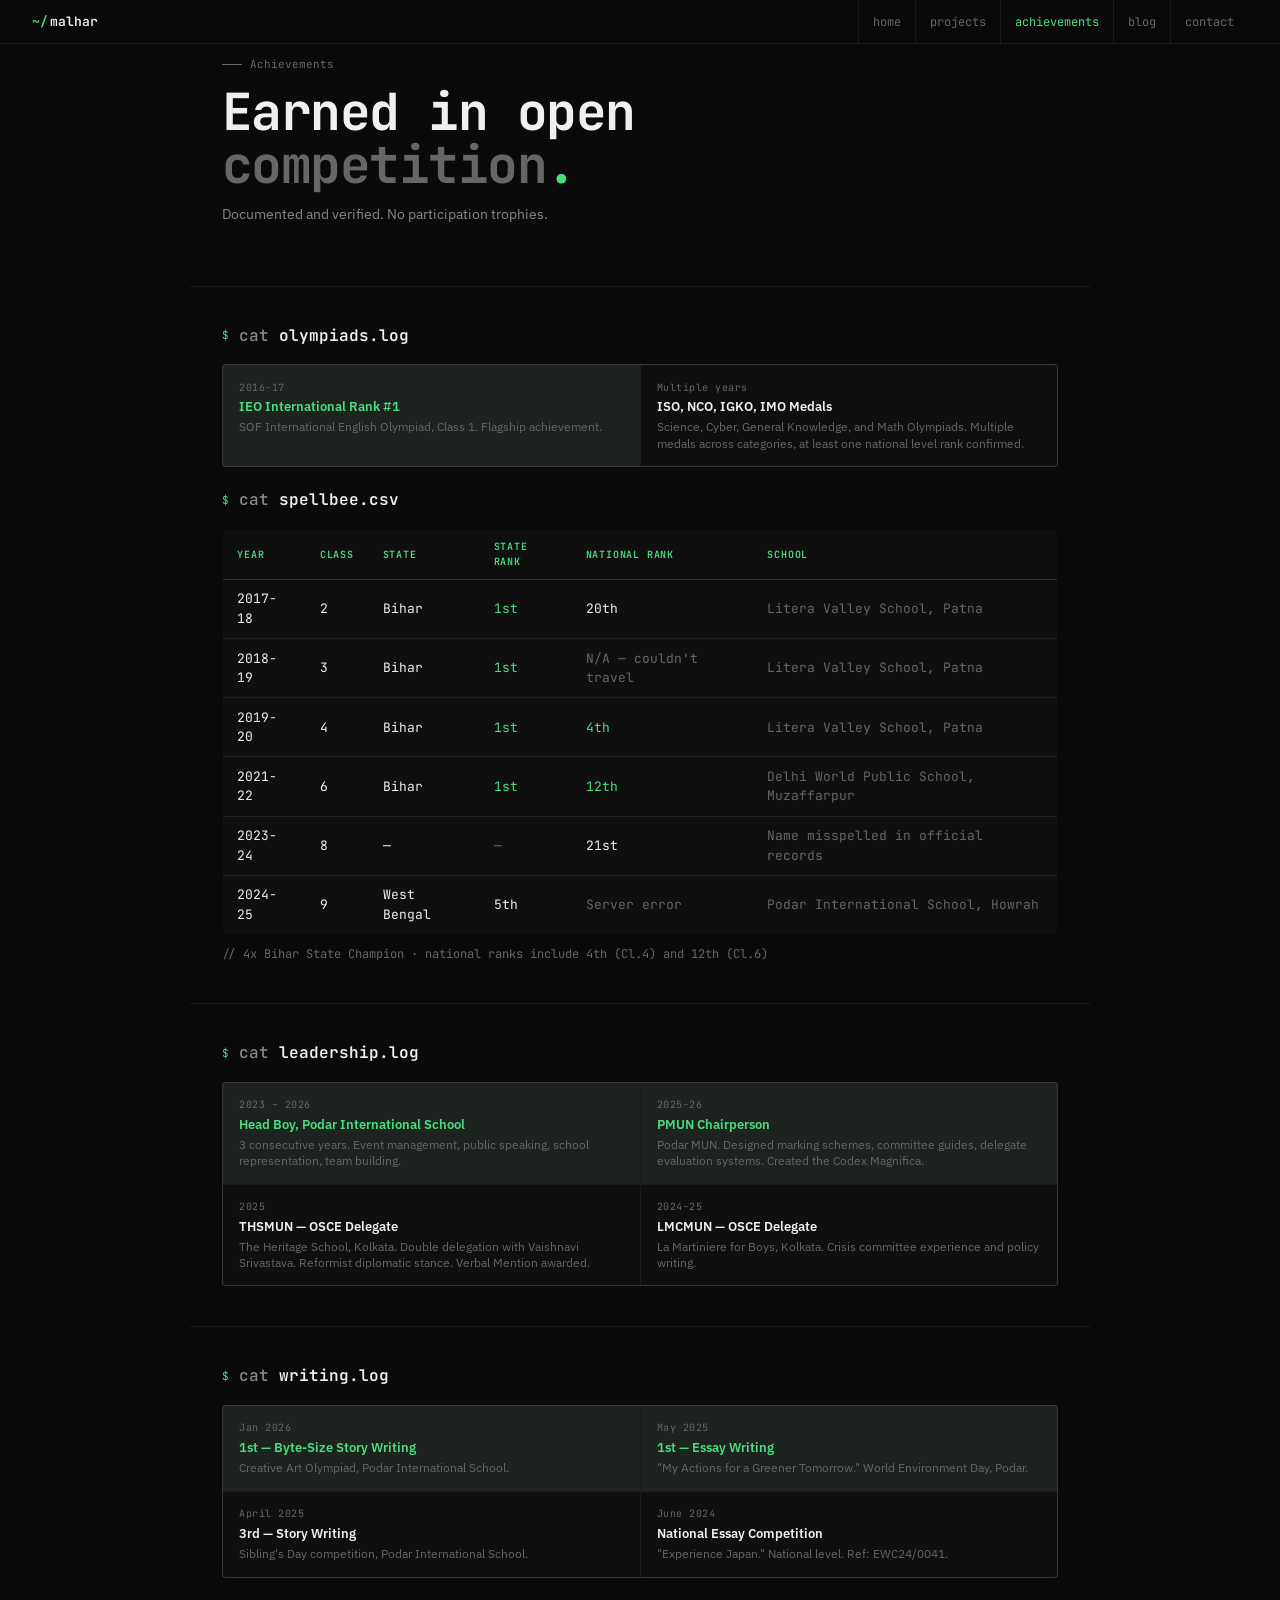
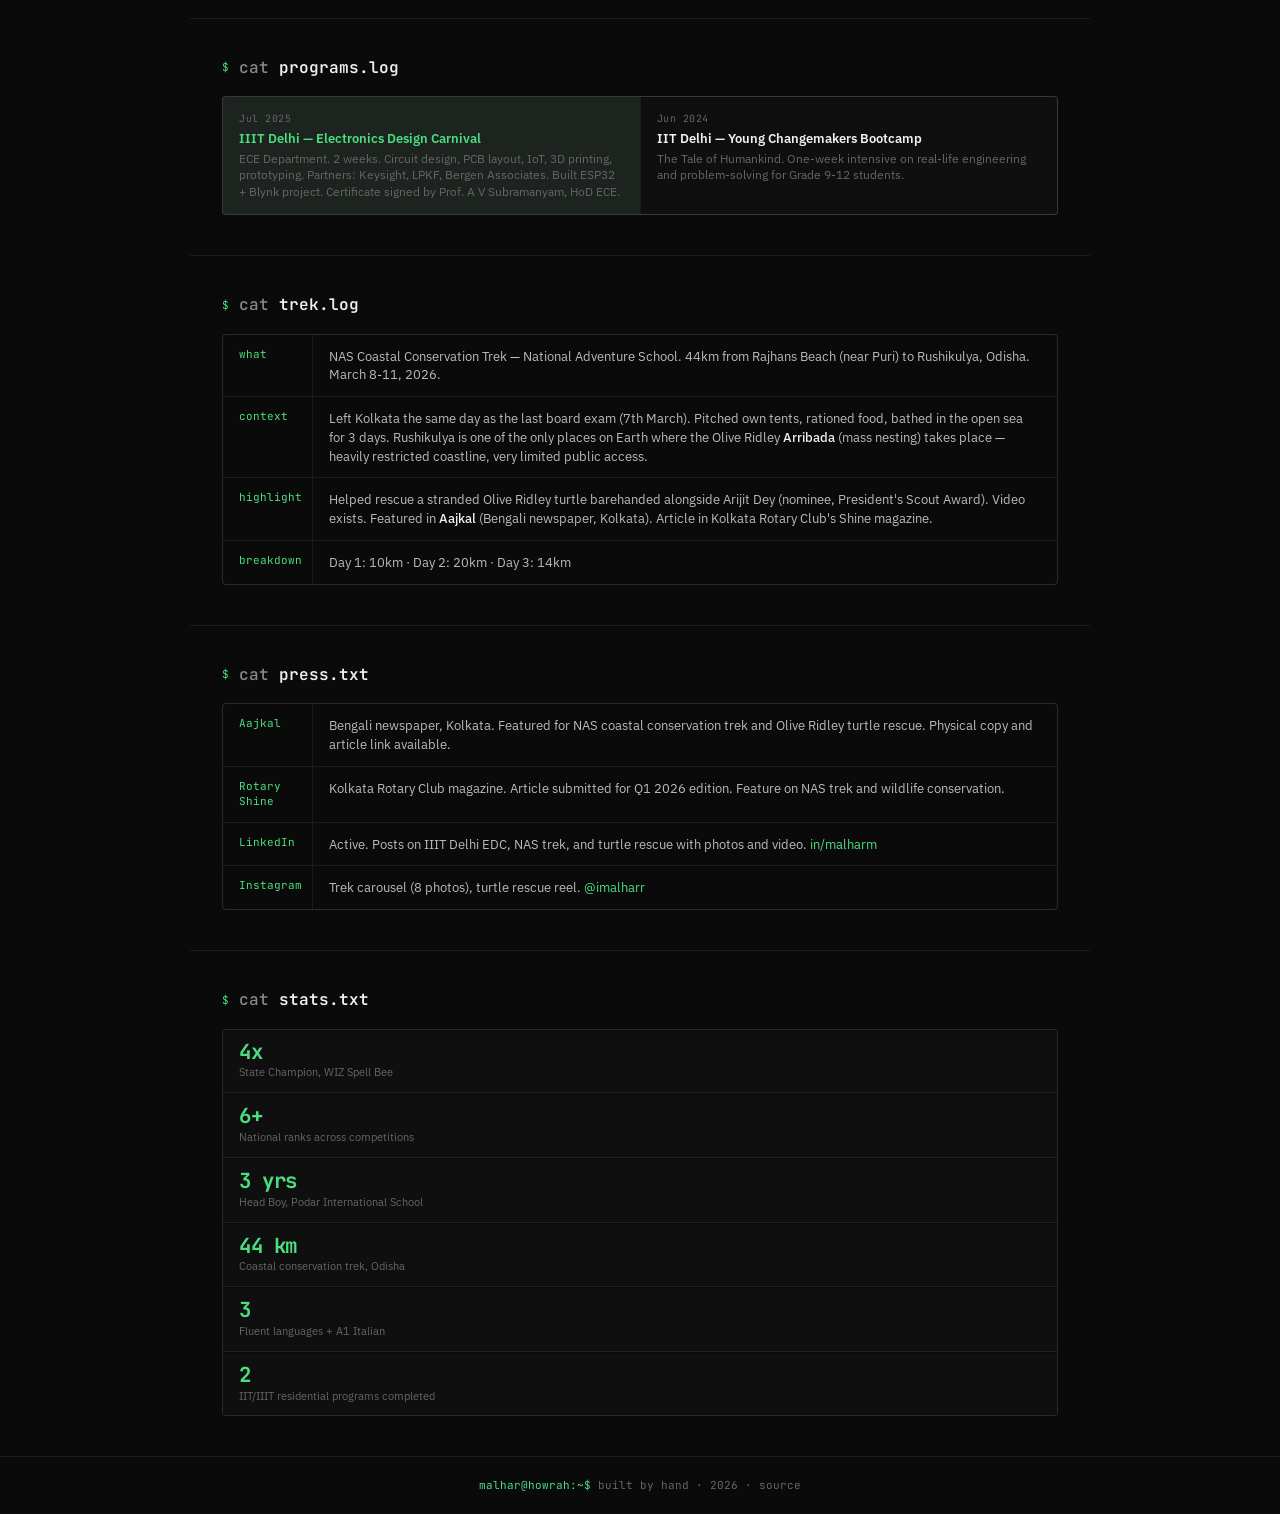
==== commit 4b6a4b7c: "Updated achievement" ====
--- a/achievements.html
+++ b/achievements.html
@@ -3,39 +3,45 @@
 <head>
   <meta charset="UTF-8">
   <meta name="viewport" content="width=device-width, initial-scale=1.0">
-  <title>Achievements - Meghmalhar Bhowmick</title>
+  <title>Achievements — Meghmalhar Bhowmick</title>
   <meta name="description" content="Achievements and awards of Meghmalhar Bhowmick. Spell Bee Champion, Olympiad winner, MUN Chairperson, and more.">
   <link rel="stylesheet" href="css/style.css">
 </head>
 <body>
 
-<!-- ACHIEVEMENTS HERO -->
-<section id="hero" style="min-height: auto; padding: 8rem 2rem 4rem;">
-  <div class="section-label">Achievements</div>
-  <h1>Verified wins.</h1>
-  <p class="hero-sub" style="margin-bottom: 0;">Earned in open competition. Verified and documented.</p>
-</section>
-
-<hr class="divider">
-
-<!-- OLYMPIADS & COMPETITIONS -->
+<!-- HERO -->
+<section id="hero">
+  <div class="hero-eyebrow">Achievements</div>
+  <h1>Earned in open<br><span class="dim">competition</span><span class="acc">.</span></h1>
+  <p class="hero-desc">Documented and verified. No participation trophies.</p>
+</section>
+
+<hr class="divider">
+
+<!-- OLYMPIADS -->
 <section id="olympiads">
-  <div class="section-label">Olympiads & Competitions</div>
-  <h2>SOF Olympiads</h2>
-  <div class="ach-grid">
+  <div class="sec-head">
+    <span class="prompt">$</span>
+    <h2>cat <span class="kw">olympiads.log</span></h2>
+  </div>
+
+  <div class="ach-grid" style="margin-bottom: 1.5rem;">
     <div class="ach featured">
       <div class="ach-year">2016-17</div>
       <div class="ach-title">IEO International Rank #1</div>
       <div class="ach-detail">SOF International English Olympiad, Class 1. Flagship achievement.</div>
     </div>
     <div class="ach">
-      <div class="ach-year">Multiple Years</div>
+      <div class="ach-year">Multiple years</div>
       <div class="ach-title">ISO, NCO, IGKO, IMO Medals</div>
-      <div class="ach-detail">Science, Cyber, General Knowledge, and Math Olympiads. Multiple medals across categories.</div>
-    </div>
-  </div>
-
-  <h2 style="margin-top: 3rem;">WIZ National Spell Bee</h2>
+      <div class="ach-detail">Science, Cyber, General Knowledge, and Math Olympiads. Multiple medals across categories, at least one national level rank confirmed.</div>
+    </div>
+  </div>
+
+  <div class="sec-head" style="margin-top: 1.5rem;">
+    <span class="prompt">$</span>
+    <h2>cat <span class="kw">spellbee.csv</span></h2>
+  </div>
   <table class="ach-table">
     <thead>
       <tr>
@@ -52,124 +58,136 @@
         <td>2017-18</td>
         <td>2</td>
         <td>Bihar</td>
-        <td><strong>1st</strong></td>
+        <td class="green">1st</td>
         <td>20th</td>
-        <td>Litera Valley School, Patna</td>
+        <td class="muted">Litera Valley School, Patna</td>
       </tr>
       <tr>
         <td>2018-19</td>
         <td>3</td>
         <td>Bihar</td>
-        <td><strong>1st</strong></td>
-        <td>N/A</td>
-        <td>In-person pre-pandemic, couldn't travel</td>
+        <td class="green">1st</td>
+        <td class="muted">N/A — couldn't travel</td>
+        <td class="muted">Litera Valley School, Patna</td>
       </tr>
       <tr>
         <td>2019-20</td>
         <td>4</td>
         <td>Bihar</td>
-        <td><strong>1st</strong></td>
-        <td><strong>4th</strong></td>
-        <td>Litera Valley School, Patna</td>
+        <td class="green">1st</td>
+        <td class="green">4th</td>
+        <td class="muted">Litera Valley School, Patna</td>
       </tr>
       <tr>
         <td>2021-22</td>
         <td>6</td>
         <td>Bihar</td>
-        <td><strong>1st</strong></td>
-        <td><strong>12th</strong></td>
-        <td>Delhi World Public School, Muzaffarpur</td>
+        <td class="green">1st</td>
+        <td class="green">12th</td>
+        <td class="muted">Delhi World Public School, Muzaffarpur</td>
       </tr>
       <tr>
         <td>2023-24</td>
         <td>8</td>
         <td>—</td>
-        <td>—</td>
-        <td><strong>21st</strong></td>
-        <td>Name misspelled in official records</td>
+        <td class="muted">—</td>
+        <td>21st</td>
+        <td class="muted">Name misspelled in official records</td>
       </tr>
       <tr>
         <td>2024-25</td>
         <td>9</td>
         <td>West Bengal</td>
-        <td><strong>5th</strong></td>
-        <td>Server error</td>
-        <td>Podar International School, Howrah</td>
+        <td>5th</td>
+        <td class="muted">Server error</td>
+        <td class="muted">Podar International School, Howrah</td>
       </tr>
     </tbody>
   </table>
-  <p style="font-size: 13px; color: var(--muted); margin-top: 1rem;"><strong>Summary:</strong> 4x Bihar State Champion with multiple national ranks including 4th (Class 4) and 12th (Class 6).</p>
-</section>
-
-<hr class="divider">
-
-<!-- LEADERSHIP & EVENTS -->
+  <p style="font-size: 12px; color: var(--muted); margin-top: 0.6rem; font-family: var(--mono);">// 4x Bihar State Champion · national ranks include 4th (Cl.4) and 12th (Cl.6)</p>
+</section>
+
+<hr class="divider">
+
+<!-- LEADERSHIP -->
 <section id="leadership">
-  <div class="section-label">Leadership & Events</div>
-  <h2>Positions & Roles</h2>
+  <div class="sec-head">
+    <span class="prompt">$</span>
+    <h2>cat <span class="kw">leadership.log</span></h2>
+  </div>
   <div class="ach-grid">
     <div class="ach featured">
-      <div class="ach-year">2023-26</div>
+      <div class="ach-year">2023 – 2026</div>
       <div class="ach-title">Head Boy, Podar International School</div>
-      <div class="ach-detail">3 consecutive years of leadership. Event management, public speaking, team building, school representation.</div>
+      <div class="ach-detail">3 consecutive years. Event management, public speaking, school representation, team building.</div>
     </div>
     <div class="ach featured">
       <div class="ach-year">2025-26</div>
-      <div class="ach-title">PMUN 2025-26 Chairperson</div>
-      <div class="ach-detail">Podar Model United Nations. Designed marking schemes, committee guides, delegate evaluation systems. Created "Codex Magnifica."</div>
+      <div class="ach-title">PMUN Chairperson</div>
+      <div class="ach-detail">Podar MUN. Designed marking schemes, committee guides, delegate evaluation systems. Created the Codex Magnifica.</div>
     </div>
     <div class="ach">
       <div class="ach-year">2025</div>
-      <div class="ach-title">THSMUN 2025 - OSCE Delegate</div>
-      <div class="ach-detail">The Heritage School Kolkata. Double delegation with Vaishnavi Srivastava. Reformist diplomatic stance. Verbal Mention awarded.</div>
+      <div class="ach-title">THSMUN — OSCE Delegate</div>
+      <div class="ach-detail">The Heritage School, Kolkata. Double delegation with Vaishnavi Srivastava. Reformist diplomatic stance. Verbal Mention awarded.</div>
     </div>
     <div class="ach">
       <div class="ach-year">2024-25</div>
-      <div class="ach-title">LMCMUN - OSCE Delegate</div>
+      <div class="ach-title">LMCMUN — OSCE Delegate</div>
       <div class="ach-detail">La Martiniere for Boys, Kolkata. Crisis committee experience and policy writing.</div>
     </div>
   </div>
-
-  <h2 style="margin-top: 3rem;">Writing Competitions</h2>
+</section>
+
+<hr class="divider">
+
+<!-- WRITING -->
+<section id="writing">
+  <div class="sec-head">
+    <span class="prompt">$</span>
+    <h2>cat <span class="kw">writing.log</span></h2>
+  </div>
   <div class="ach-grid">
     <div class="ach featured">
       <div class="ach-year">Jan 2026</div>
-      <div class="ach-title">1st Position - Byte-Size Story Writing</div>
+      <div class="ach-title">1st — Byte-Size Story Writing</div>
       <div class="ach-detail">Creative Art Olympiad, Podar International School.</div>
     </div>
     <div class="ach featured">
       <div class="ach-year">May 2025</div>
-      <div class="ach-title">1st Position - Essay Writing</div>
-      <div class="ach-detail">"My Actions for a Greener Tomorrow" - World Environment Day, Podar.</div>
+      <div class="ach-title">1st — Essay Writing</div>
+      <div class="ach-detail">"My Actions for a Greener Tomorrow." World Environment Day, Podar.</div>
     </div>
     <div class="ach">
       <div class="ach-year">April 2025</div>
-      <div class="ach-title">3rd Position - Story Writing</div>
+      <div class="ach-title">3rd — Story Writing</div>
       <div class="ach-detail">Sibling's Day competition, Podar International School.</div>
     </div>
     <div class="ach">
       <div class="ach-year">June 2024</div>
-      <div class="ach-title">Participation - National Essay Competition</div>
-      <div class="ach-detail">"Experience Japan" - National level. Reference: EWC24/0041.</div>
-    </div>
-  </div>
-</section>
-
-<hr class="divider">
-
-<!-- TECHNICAL & PROGRAMS -->
+      <div class="ach-title">National Essay Competition</div>
+      <div class="ach-detail">"Experience Japan." National level. Ref: EWC24/0041.</div>
+    </div>
+  </div>
+</section>
+
+<hr class="divider">
+
+<!-- TECHNICAL PROGRAMS -->
 <section id="technical">
-  <div class="section-label">Technical Programs & Bootcamps</div>
-  <h2>Hands-on Learning</h2>
+  <div class="sec-head">
+    <span class="prompt">$</span>
+    <h2>cat <span class="kw">programs.log</span></h2>
+  </div>
   <div class="ach-grid">
     <div class="ach featured">
-      <div class="ach-year">July 2025</div>
-      <div class="ach-title">Electronics Design Carnival - IIIT Delhi</div>
-      <div class="ach-detail">ECE Department program. Circuit design, PCB layout, IoT, 3D printing, prototyping. Built ESP32 + Blynk project. Youngest participant (Class 10 among B.Tech students). Celebrated 15th birthday there.</div>
-    </div>
-    <div class="ach">
-      <div class="ach-year">June 2024</div>
-      <div class="ach-title">Young Changemakers Bootcamp - IIT Delhi</div>
+      <div class="ach-year">Jul 2025</div>
+      <div class="ach-title">IIIT Delhi — Electronics Design Carnival</div>
+      <div class="ach-detail">ECE Department. 2 weeks. Circuit design, PCB layout, IoT, 3D printing, prototyping. Partners: Keysight, LPKF, Bergen Associates. Built ESP32 + Blynk project. Certificate signed by Prof. A V Subramanyam, HoD ECE.</div>
+    </div>
+    <div class="ach">
+      <div class="ach-year">Jun 2024</div>
+      <div class="ach-title">IIT Delhi — Young Changemakers Bootcamp</div>
       <div class="ach-detail">The Tale of Humankind. One-week intensive on real-life engineering and problem-solving for Grade 9-12 students.</div>
     </div>
   </div>
@@ -177,59 +195,76 @@
 
 <hr class="divider">
 
-<!-- CONSERVATION & ADVENTURE -->
+<!-- CONSERVATION -->
 <section id="conservation">
-  <div class="section-label">Conservation & Adventure</div>
-  <h2>Beyond the Classroom</h2>
-  <div class="ach-grid">
-    <div class="ach featured">
-      <div class="ach-year">March 2026</div>
-      <div class="ach-title">NAS Coastal Conservation Trek</div>
-      <div class="ach-detail">National Adventure School. 44km trek from Rajhans Beach to Rushikulya, Odisha. Led by Arijit Dey (President's Scout Award nominee). Witnessed Olive Ridley Arribada. Rescued stranded Olive Ridley turtle barehanded. Youngest in group. Featured in Aajkal newspaper and Kolkata Rotary Club "Shine" magazine.</div>
-    </div>
-  </div>
-</section>
-
-<hr class="divider">
-
-<!-- MEDIA & PUBLICATIONS -->
+  <div class="sec-head">
+    <span class="prompt">$</span>
+    <h2>cat <span class="kw">trek.log</span></h2>
+  </div>
+  <div class="beyond">
+    <div class="beyond-item">
+      <div class="beyond-key">what</div>
+      <div class="beyond-val">NAS Coastal Conservation Trek — National Adventure School. 44km from Rajhans Beach (near Puri) to Rushikulya, Odisha. March 8-11, 2026.</div>
+    </div>
+    <div class="beyond-item">
+      <div class="beyond-key">context</div>
+      <div class="beyond-val">Left Kolkata the same day as the last board exam (7th March). Pitched own tents, rationed food, bathed in the open sea for 3 days. Rushikulya is one of the only places on Earth where the Olive Ridley <strong>Arribada</strong> (mass nesting) takes place — heavily restricted coastline, very limited public access.</div>
+    </div>
+    <div class="beyond-item">
+      <div class="beyond-key">highlight</div>
+      <div class="beyond-val">Helped rescue a stranded Olive Ridley turtle barehanded alongside Arijit Dey (nominee, President's Scout Award). Video exists. Featured in <strong>Aajkal</strong> (Bengali newspaper, Kolkata). Article in Kolkata Rotary Club's Shine magazine.</div>
+    </div>
+    <div class="beyond-item">
+      <div class="beyond-key">breakdown</div>
+      <div class="beyond-val">Day 1: 10km · Day 2: 20km · Day 3: 14km</div>
+    </div>
+  </div>
+</section>
+
+<hr class="divider">
+
+<!-- MEDIA -->
 <section id="media">
-  <div class="section-label">Media & Publications</div>
-  <h2>Featured In</h2>
+  <div class="sec-head">
+    <span class="prompt">$</span>
+    <h2>cat <span class="kw">press.txt</span></h2>
+  </div>
   <div class="beyond">
     <div class="beyond-item">
-      <div class="beyond-dot"></div>
-      <div class="beyond-text"><strong>Aajkal (Bengali newspaper, Kolkata):</strong> Featured for NAS coastal conservation trek and Olive Ridley turtle rescue. Physical copy and article link available.</div>
-    </div>
-    <div class="beyond-item">
-      <div class="beyond-dot"></div>
-      <div class="beyond-text"><strong>Kolkata Rotary Club "Shine" Magazine:</strong> Article submitted for Q1 2026 edition. Feature on NAS trek experience and wildlife conservation.</div>
-    </div>
-    <div class="beyond-item">
-      <div class="beyond-dot"></div>
-      <div class="beyond-text"><strong>LinkedIn:</strong> Regular posts on projects, achievements, and experiences. Active engagement with professional network.</div>
-    </div>
-    <div class="beyond-item">
-      <div class="beyond-dot"></div>
-      <div class="beyond-text"><strong>Instagram (@imalharr):</strong> Visual storytelling through carousel posts and reels.</div>
-    </div>
-  </div>
-</section>
-
-<hr class="divider">
-
-<!-- STATS SUMMARY -->
-<section id="stats-summary" style="text-align: center;">
-  <div class="section-label">By The Numbers</div>
-  <h2>The Full Picture</h2>
-  <div class="stat-grid" style="max-width: 600px; margin: 2rem auto;">
+      <div class="beyond-key">Aajkal</div>
+      <div class="beyond-val">Bengali newspaper, Kolkata. Featured for NAS coastal conservation trek and Olive Ridley turtle rescue. Physical copy and article link available.</div>
+    </div>
+    <div class="beyond-item">
+      <div class="beyond-key">Rotary Shine</div>
+      <div class="beyond-val">Kolkata Rotary Club magazine. Article submitted for Q1 2026 edition. Feature on NAS trek and wildlife conservation.</div>
+    </div>
+    <div class="beyond-item">
+      <div class="beyond-key">LinkedIn</div>
+      <div class="beyond-val">Active. Posts on IIIT Delhi EDC, NAS trek, and turtle rescue with photos and video. <a href="https://linkedin.com/in/malharm" target="_blank" style="color: var(--accent);">in/malharm</a></div>
+    </div>
+    <div class="beyond-item">
+      <div class="beyond-key">Instagram</div>
+      <div class="beyond-val">Trek carousel (8 photos), turtle rescue reel. <a href="https://instagram.com/imalharr" target="_blank" style="color: var(--accent);">@imalharr</a></div>
+    </div>
+  </div>
+</section>
+
+<hr class="divider">
+
+<!-- STATS -->
+<section id="stats-summary">
+  <div class="sec-head">
+    <span class="prompt">$</span>
+    <h2>cat <span class="kw">stats.txt</span></h2>
+  </div>
+  <div class="stat-grid">
     <div class="stat">
       <div class="stat-num">4x</div>
       <div class="stat-label">State Champion, WIZ Spell Bee</div>
     </div>
     <div class="stat">
       <div class="stat-num">6+</div>
-      <div class="stat-label">National Ranks in Competitions</div>
+      <div class="stat-label">National ranks across competitions</div>
     </div>
     <div class="stat">
       <div class="stat-num">3 yrs</div>
@@ -237,15 +272,15 @@
     </div>
     <div class="stat">
       <div class="stat-num">44 km</div>
-      <div class="stat-label">Coastal Conservation Trek</div>
-    </div>
-    <div class="stat">
-      <div class="stat-num">15</div>
-      <div class="stat-label">Years old, always the youngest</div>
+      <div class="stat-label">Coastal conservation trek, Odisha</div>
     </div>
     <div class="stat">
       <div class="stat-num">3</div>
-      <div class="stat-label">Languages (fluent) + Italian (A1)</div>
+      <div class="stat-label">Fluent languages + A1 Italian</div>
+    </div>
+    <div class="stat">
+      <div class="stat-num">2</div>
+      <div class="stat-label">IIT/IIIT residential programs completed</div>
     </div>
   </div>
 </section>
